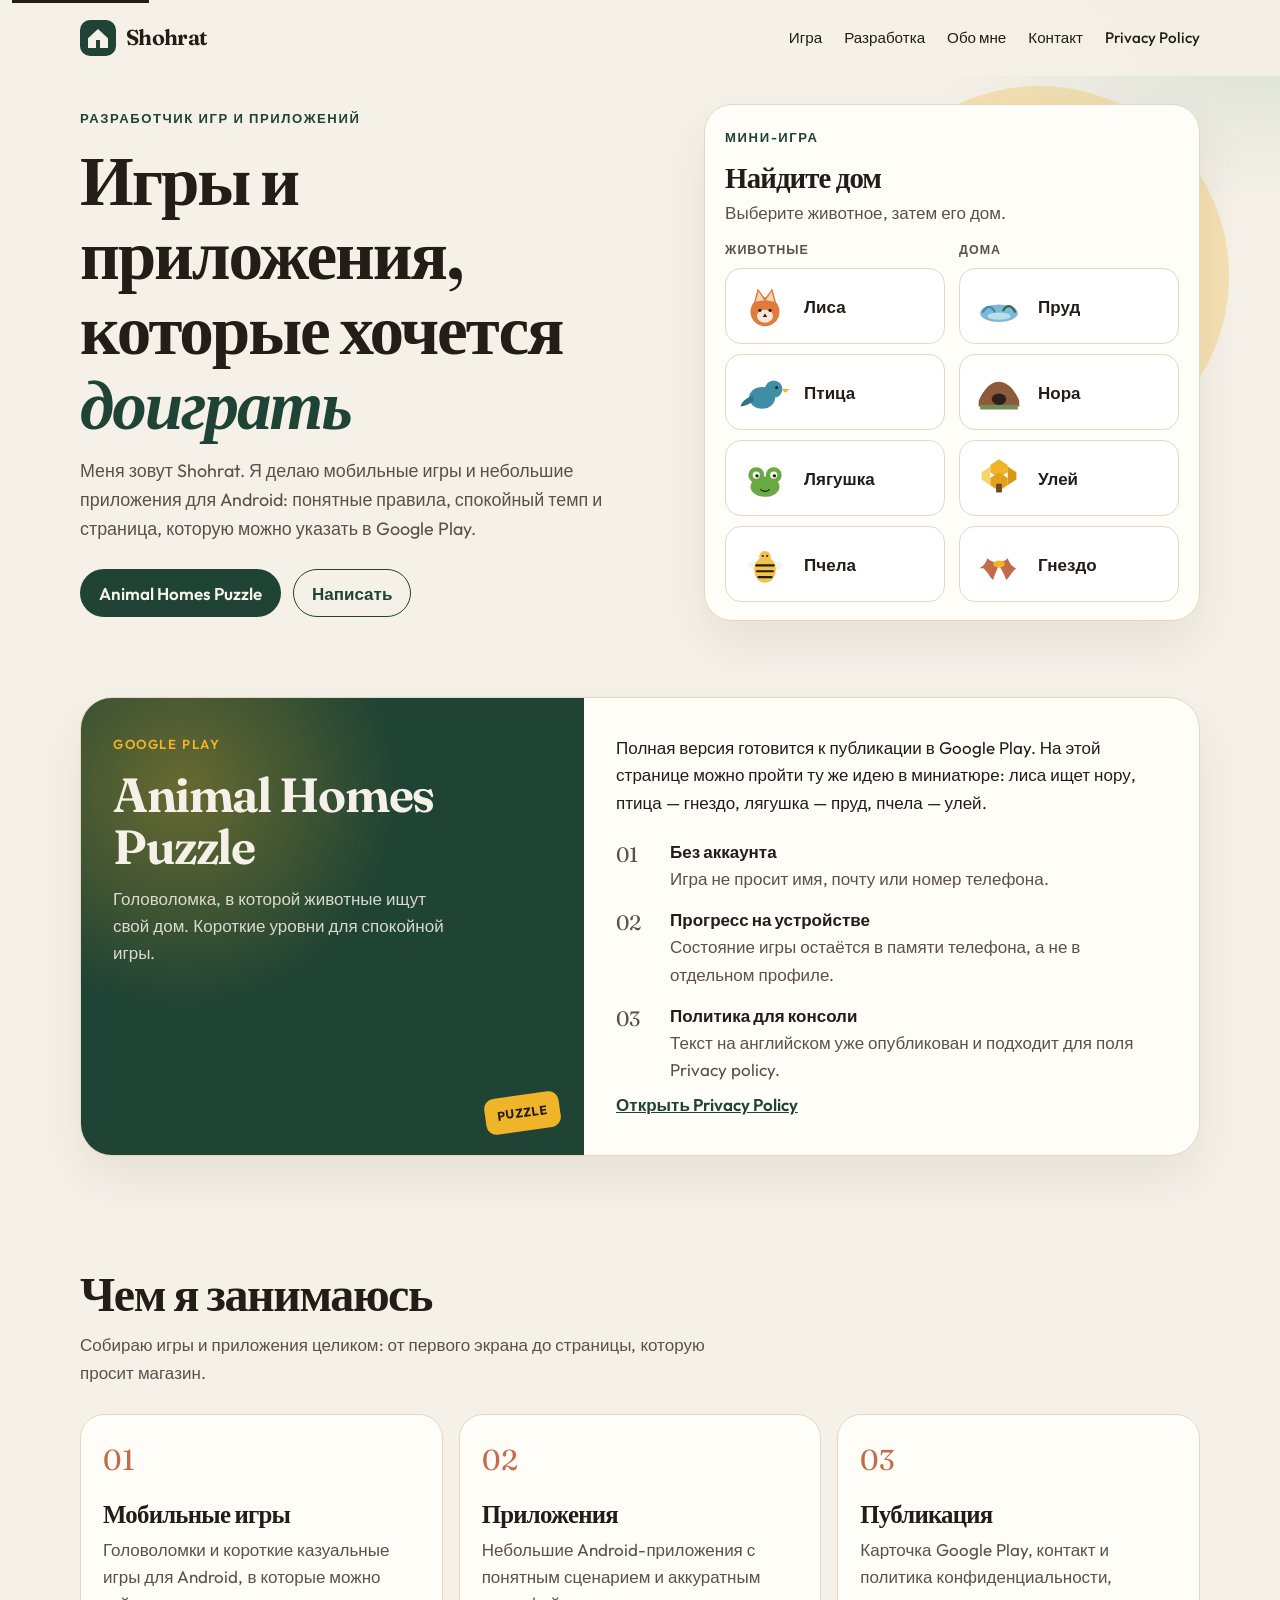
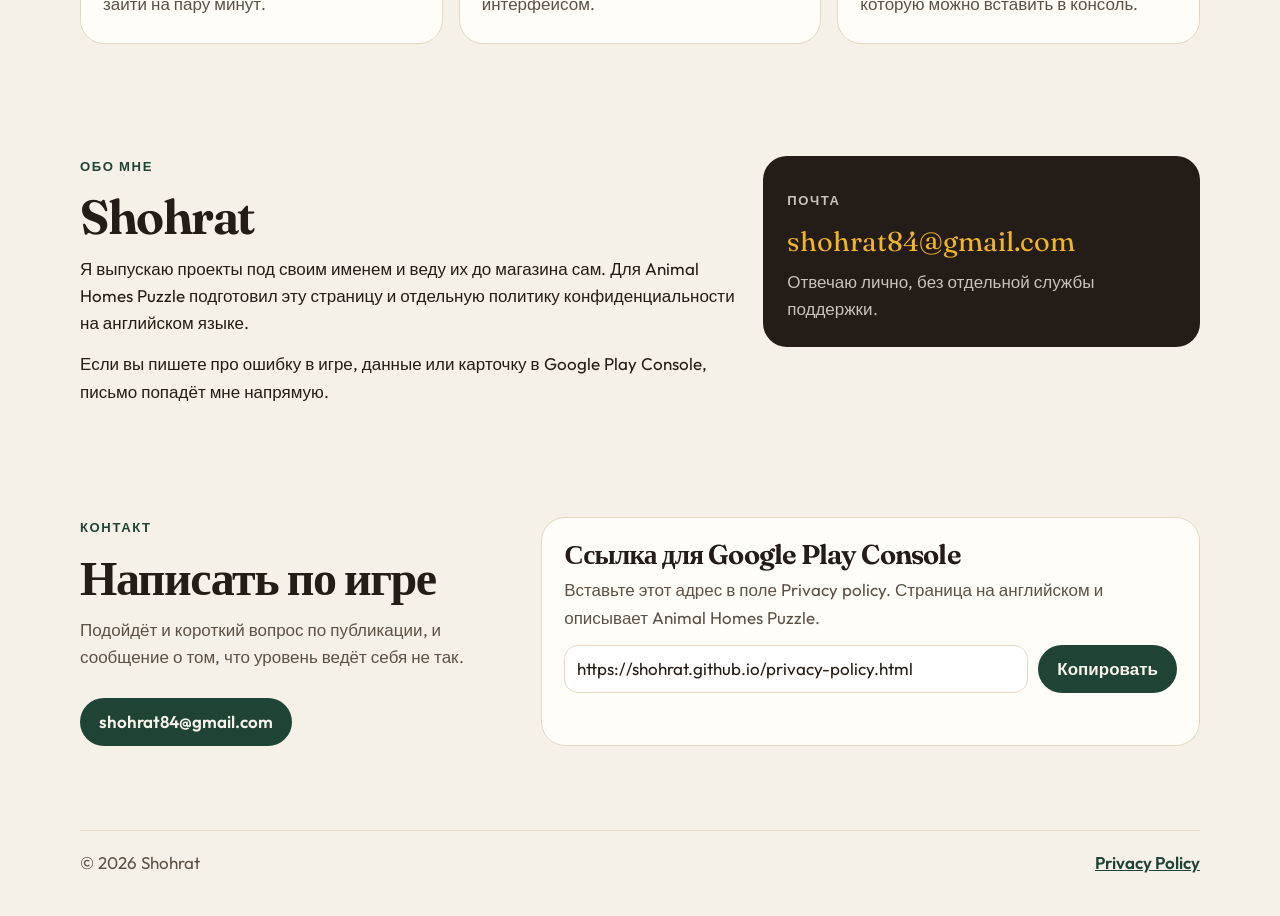
==== index.html @ 5475b6f1 "Add a developer landing page and Play privacy policy. Replace the old cat-food template with a one-p" ====
<!DOCTYPE html>
<html lang="ru">
<head>
  <meta charset="UTF-8">
  <meta name="viewport" content="width=device-width, initial-scale=1">
  <title>Shohrat — игры и приложения</title>
  <meta name="description" content="Shohrat разрабатывает мобильные игры и приложения. Animal Homes Puzzle — головоломка, в которой животные ищут свой дом.">
  <meta name="theme-color" content="#f6f1e8">
  <link rel="canonical" href="https://shohrat.github.io/">
  <link rel="icon" href="favicon.svg" type="image/svg+xml">
  <meta property="og:title" content="Shohrat — игры и приложения">
  <meta property="og:description" content="Мобильные игры и приложения. Animal Homes Puzzle готовится к публикации в Google Play.">
  <meta property="og:type" content="website">
  <meta property="og:url" content="https://shohrat.github.io/">
  <link rel="preconnect" href="https://fonts.googleapis.com">
  <link rel="preconnect" href="https://fonts.gstatic.com" crossorigin>
  <link href="https://fonts.googleapis.com/css2?family=Fraunces:ital,opsz,wght@0,9..144,500;0,9..144,650;1,9..144,560&family=Outfit:wght@400;500;600&display=swap" rel="stylesheet">
  <link rel="stylesheet" href="css/main.css">
</head>
<body>
  <a class="skip-link" href="#content">К содержанию</a>
  <header class="site-header">
    <div class="header-inner">
      <a class="logo" href="#top">
        <svg viewBox="0 0 36 36" aria-hidden="true">
          <rect width="36" height="36" rx="10" fill="#1f4334"/>
          <path d="M8 18.2 18 9l10 9.2V28H8Z" fill="#f6f1e8"/>
          <rect x="16" y="20" width="4" height="8" fill="#1f4334"/>
        </svg>
        <span class="logo-word">Shohrat</span>
      </a>
      <button class="nav-toggle" type="button" aria-expanded="false" aria-controls="site-nav" aria-label="Меню" data-label-open="Закрыть меню" data-label-closed="Меню">
        <span aria-hidden="true"></span>
      </button>
      <nav id="site-nav" class="site-nav" aria-label="Разделы">
        <a href="#game">Игра</a>
        <a href="#work">Разработка</a>
        <a href="#about">Обо мне</a>
        <a href="#contact">Контакт</a>
        <a href="privacy-policy.html">Privacy Policy</a>
      </nav>
    </div>
  </header>

  <main id="content">
    <section class="hero" id="top">
      <div class="wrap hero-grid">
        <div>
          <p class="eyebrow">Разработчик игр и приложений</p>
          <h1>Игры и приложения, которые хочется <em>доиграть</em></h1>
          <p class="lede">Меня зовут Shohrat. Я делаю мобильные игры и небольшие приложения для Android: понятные правила, спокойный темп и страница, которую можно указать в Google Play.</p>
          <div class="actions">
            <a class="button button-primary" href="#game">Animal Homes Puzzle</a>
            <a class="button button-ghost" href="#contact">Написать</a>
          </div>
        </div>

        <div class="board" id="home-puzzle">
          <p class="eyebrow">Мини-игра</p>
          <h2>Найдите дом</h2>
          <p class="board-status" id="puzzle-status" role="status">Выберите животное, затем его дом.</p>
          <div class="board-columns">
            <div>
              <p class="column-label">Животные</p>
              <div class="token-list">
                <button type="button" class="token" data-role="animal" data-pair="fox" aria-pressed="false">
                  <span class="token-art">
                    <svg viewBox="0 0 80 80" aria-hidden="true">
                      <circle cx="40" cy="48" r="20" fill="#e07a3d"/>
                      <path d="M24 38 30 16l12 16Z" fill="#e07a3d"/>
                      <path d="M56 38 50 16 38 32Z" fill="#e07a3d"/>
                      <path d="M27 34 31 20l8 12Z" fill="#f6d2b5"/>
                      <path d="M53 34 49 20l-8 12Z" fill="#f6d2b5"/>
                      <ellipse cx="40" cy="54" rx="11" ry="9" fill="#f8e6d8"/>
                      <circle cx="33" cy="46" r="2.2" fill="#241c16"/>
                      <circle cx="47" cy="46" r="2.2" fill="#241c16"/>
                      <path d="M40 50.5 37 55h6Z" fill="#241c16"/>
                    </svg>
                  </span>
                  <span class="token-copy"><span class="token-label">Лиса</span><span class="token-state"></span></span>
                </button>
                <button type="button" class="token" data-role="animal" data-pair="bird" aria-pressed="false">
                  <span class="token-art">
                    <svg viewBox="0 0 80 80" aria-hidden="true">
                      <ellipse cx="36" cy="48" rx="18" ry="15" fill="#3d8ea6"/>
                      <circle cx="52" cy="36" r="12" fill="#3d8ea6"/>
                      <path d="M62 36h12l-6 5Z" fill="#f0b429"/>
                      <circle cx="56" cy="34" r="2" fill="#241c16"/>
                      <path d="M24 46c-10 1-16 8-18 14 8-1 14-4 18-8Z" fill="#2c7390"/>
                    </svg>
                  </span>
                  <span class="token-copy"><span class="token-label">Птица</span><span class="token-state"></span></span>
                </button>
                <button type="button" class="token" data-role="animal" data-pair="frog" aria-pressed="false">
                  <span class="token-art">
                    <svg viewBox="0 0 80 80" aria-hidden="true">
                      <ellipse cx="40" cy="52" rx="20" ry="14" fill="#6aaa45"/>
                      <circle cx="28" cy="36" r="11" fill="#6aaa45"/>
                      <circle cx="52" cy="36" r="11" fill="#6aaa45"/>
                      <circle cx="28" cy="36" r="5" fill="#f4f7ef"/>
                      <circle cx="52" cy="36" r="5" fill="#f4f7ef"/>
                      <circle cx="29" cy="37" r="2.3" fill="#241c16"/>
                      <circle cx="53" cy="37" r="2.3" fill="#241c16"/>
                      <path d="M34 56q6 5 12 0" fill="none" stroke="#241c16" stroke-width="1.7" stroke-linecap="round"/>
                    </svg>
                  </span>
                  <span class="token-copy"><span class="token-label">Лягушка</span><span class="token-state"></span></span>
                </button>
                <button type="button" class="token" data-role="animal" data-pair="bee" aria-pressed="false">
                  <span class="token-art">
                    <svg viewBox="0 0 80 80" aria-hidden="true">
                      <ellipse cx="26" cy="42" rx="10" ry="6" fill="#f7f4ea"/>
                      <ellipse cx="54" cy="42" rx="10" ry="6" fill="#f7f4ea"/>
                      <ellipse cx="40" cy="48" rx="15" ry="18" fill="#f2c14e"/>
                      <path d="M28 42h24M29 50h22M31 58h18" stroke="#241c16" stroke-width="3" stroke-linecap="round"/>
                      <circle cx="40" cy="30" r="8" fill="#f2c14e"/>
                      <circle cx="37" cy="29" r="1.4" fill="#241c16"/>
                      <circle cx="43" cy="29" r="1.4" fill="#241c16"/>
                    </svg>
                  </span>
                  <span class="token-copy"><span class="token-label">Пчела</span><span class="token-state"></span></span>
                </button>
              </div>
            </div>
            <div>
              <p class="column-label">Дома</p>
              <div class="token-list" data-homes>
                <button type="button" class="token" data-role="home" data-pair="bee">
                  <span class="token-art">
                    <svg viewBox="0 0 80 80" aria-hidden="true">
                      <path d="M40 14 52 22v10L40 40 28 32V22Z" fill="#f0b429"/>
                      <path d="M40 32 52 40v10L40 58 28 50V40Z" fill="#e2a31a"/>
                      <path d="M28 24 16 32v10l12 8V34Z" fill="#f6d36b"/>
                      <path d="M52 24l12 8v10l-12 8V34Z" fill="#d89a16"/>
                      <rect x="36" y="48" width="8" height="12" rx="1" fill="#6a4a22"/>
                    </svg>
                  </span>
                  <span class="token-copy"><span class="token-label">Улей</span><span class="token-state"></span></span>
                </button>
                <button type="button" class="token" data-role="home" data-pair="frog">
                  <span class="token-art">
                    <svg viewBox="0 0 80 80" aria-hidden="true">
                      <ellipse cx="40" cy="50" rx="26" ry="12" fill="#7eb8d4"/>
                      <path d="M18 48c6-10 12-8 16 0" fill="none" stroke="#3d8ea6" stroke-width="3" stroke-linecap="round"/>
                      <path d="M46 46c5-9 12-7 16 2" fill="none" stroke="#2f6b4f" stroke-width="3" stroke-linecap="round"/>
                      <ellipse cx="40" cy="54" rx="16" ry="5" fill="#d5eef6" opacity="0.7"/>
                    </svg>
                  </span>
                  <span class="token-copy"><span class="token-label">Пруд</span><span class="token-state"></span></span>
                </button>
                <button type="button" class="token" data-role="home" data-pair="fox">
                  <span class="token-art">
                    <svg viewBox="0 0 80 80" aria-hidden="true">
                      <path d="M12 52c8-18 18-26 28-26s20 8 28 26v8H12Z" fill="#8d5a3c"/>
                      <ellipse cx="40" cy="50" rx="10" ry="8" fill="#2a211c"/>
                      <path d="M14 58h52v6H14Z" fill="#6e8f55"/>
                    </svg>
                  </span>
                  <span class="token-copy"><span class="token-label">Нора</span><span class="token-state"></span></span>
                </button>
                <button type="button" class="token" data-role="home" data-pair="bird">
                  <span class="token-art">
                    <svg viewBox="0 0 80 80" aria-hidden="true">
                      <path d="M18 46c6 4 10 14 14 16 2-8 6-16 8-20 4 6 8 14 10 20 4-2 8-12 14-16-6-2-10-8-12-14-4 4-10 6-14 6s-10-2-14-6c-2 6-6 12-12 14Z" fill="#c46b4a"/>
                      <ellipse cx="40" cy="40" rx="8" ry="5" fill="#f0b429"/>
                    </svg>
                  </span>
                  <span class="token-copy"><span class="token-label">Гнездо</span><span class="token-state"></span></span>
                </button>
              </div>
            </div>
          </div>
          <button type="button" class="board-reset" id="puzzle-reset" hidden>Сыграть ещё раз</button>
          <noscript><p>Сопоставление работает при включённом JavaScript.</p></noscript>
        </div>
      </div>
    </section>

    <section class="section" id="game">
      <div class="wrap">
        <article class="game-card">
          <div class="game-card-visual">
            <p class="eyebrow">Google Play</p>
            <h2>Animal Homes Puzzle</h2>
            <p>Головоломка, в которой животные ищут свой дом. Короткие уровни для спокойной игры.</p>
            <div class="sticker">Puzzle</div>
          </div>
          <div class="game-card-body">
            <p>Полная версия готовится к публикации в Google Play. На этой странице можно пройти ту же идею в миниатюре: лиса ищет нору, птица — гнездо, лягушка — пруд, пчела — улей.</p>
            <ul class="facts">
              <li>
                <span class="fact-index">01</span>
                <div><strong>Без аккаунта</strong><span>Игра не просит имя, почту или номер телефона.</span></div>
              </li>
              <li>
                <span class="fact-index">02</span>
                <div><strong>Прогресс на устройстве</strong><span>Состояние игры остаётся в памяти телефона, а не в отдельном профиле.</span></div>
              </li>
              <li>
                <span class="fact-index">03</span>
                <div><strong>Политика для консоли</strong><span>Текст на английском уже опубликован и подходит для поля Privacy policy.</span></div>
              </li>
            </ul>
            <p><a class="text-link" href="privacy-policy.html">Открыть Privacy Policy</a></p>
          </div>
        </article>
      </div>
    </section>

    <section class="section" id="work">
      <div class="wrap">
        <h2>Чем я занимаюсь</h2>
        <p class="section-intro">Собираю игры и приложения целиком: от первого экрана до страницы, которую просит магазин.</p>
        <div class="card-grid">
          <article class="work-card">
            <span>01</span>
            <h3>Мобильные игры</h3>
            <p>Головоломки и короткие казуальные игры для Android, в которые можно зайти на пару минут.</p>
          </article>
          <article class="work-card">
            <span>02</span>
            <h3>Приложения</h3>
            <p>Небольшие Android-приложения с понятным сценарием и аккуратным интерфейсом.</p>
          </article>
          <article class="work-card">
            <span>03</span>
            <h3>Публикация</h3>
            <p>Карточка Google Play, контакт и политика конфиденциальности, которую можно вставить в консоль.</p>
          </article>
        </div>
      </div>
    </section>

    <section class="section" id="about">
      <div class="wrap about-panel">
        <div>
          <p class="eyebrow">Обо мне</p>
          <h2>Shohrat</h2>
          <p>Я выпускаю проекты под своим именем и веду их до магазина сам. Для Animal Homes Puzzle подготовил эту страницу и отдельную политику конфиденциальности на английском языке.</p>
          <p>Если вы пишете про ошибку в игре, данные или карточку в Google Play Console, письмо попадёт мне напрямую.</p>
        </div>
        <aside class="mail-card">
          <p class="eyebrow">Почта</p>
          <a href="mailto:shohrat84@gmail.com">shohrat84@gmail.com</a>
          <p>Отвечаю лично, без отдельной службы поддержки.</p>
        </aside>
      </div>
    </section>

    <section class="section" id="contact">
      <div class="wrap contact-grid">
        <div>
          <p class="eyebrow">Контакт</p>
          <h2>Написать по игре</h2>
          <p class="section-intro">Подойдёт и короткий вопрос по публикации, и сообщение о том, что уровень ведёт себя не так.</p>
          <a class="button button-primary" href="mailto:shohrat84@gmail.com">shohrat84@gmail.com</a>
        </div>
        <div class="policy-box">
          <h3>Ссылка для Google Play Console</h3>
          <p>Вставьте этот адрес в поле Privacy policy. Страница на английском и описывает Animal Homes Puzzle.</p>
          <div class="url-row">
            <input id="policy-url" type="text" readonly value="https://shohrat.github.io/privacy-policy.html" aria-label="Адрес политики конфиденциальности">
            <button class="button button-primary" type="button" data-copy="https://shohrat.github.io/privacy-policy.html">Копировать</button>
          </div>
        </div>
      </div>
    </section>
  </main>

  <footer class="site-footer">
    <div class="wrap footer-inner">
      <p>© 2026 Shohrat</p>
      <a href="privacy-policy.html">Privacy Policy</a>
    </div>
  </footer>
  <script src="js/custom.js"></script>
</body>
</html>
---- css/main.css ----
:root {
  --paper: #f6f1e8;
  --ink: #241c16;
  --ink-soft: #5c5146;
  --moss: #1f4334;
  --moss-deep: #173328;
  --honey: #f0b429;
  --clay: #c46b4a;
  --line: #e4d8c4;
  --card: #fffdf8;
  --ok: #e7f3ea;
  --shadow: 0 22px 50px rgba(55, 36, 18, 0.08);
  --header: 76px;
}

*,
*::before,
*::after {
  box-sizing: border-box;
}

html {
  scroll-behavior: smooth;
}

body {
  margin: 0;
  color: var(--ink);
  background:
    radial-gradient(900px 420px at 0% -10%, rgba(240, 180, 41, 0.28), transparent 60%),
    radial-gradient(700px 380px at 100% 0%, rgba(47, 125, 96, 0.16), transparent 55%),
    var(--paper);
  font-family: "Outfit", "Avenir Next", "Segoe UI", sans-serif;
  font-size: 1.0625rem;
  line-height: 1.6;
}

img,
svg {
  max-width: 100%;
}

a {
  color: inherit;
}

h1,
h2,
h3,
.logo-word {
  font-family: "Fraunces", "Iowan Old Style", Palatino, Georgia, serif;
  font-weight: 650;
  letter-spacing: -0.03em;
  line-height: 1.08;
}

p {
  margin: 0;
}

button,
input {
  font: inherit;
}

.wrap {
  width: min(1120px, calc(100% - 40px));
  margin-inline: auto;
}

.skip-link {
  position: absolute;
  left: 12px;
  top: -40px;
  background: var(--ink);
  color: white;
  padding: 8px 12px;
  z-index: 40;
}

.skip-link:focus {
  top: 12px;
}

:focus-visible {
  outline: 3px solid var(--honey);
  outline-offset: 3px;
}

.site-header {
  position: sticky;
  top: 0;
  z-index: 30;
  height: var(--header);
  display: flex;
  align-items: center;
  background: rgba(246, 241, 232, 0.88);
  backdrop-filter: blur(14px);
}

.site-header.is-scrolled {
  box-shadow: 0 1px 0 rgba(36, 28, 22, 0.08);
}

.header-inner {
  display: flex;
  align-items: center;
  justify-content: space-between;
  gap: 20px;
  width: min(1120px, calc(100% - 40px));
  margin-inline: auto;
}

.logo {
  display: inline-flex;
  align-items: center;
  gap: 10px;
  text-decoration: none;
  color: var(--ink);
}

.logo svg {
  width: 36px;
  height: 36px;
  flex: none;
}

.logo-word {
  font-size: 1.35rem;
}

.site-nav {
  display: flex;
  align-items: center;
  gap: 22px;
}

.site-nav a {
  text-decoration: none;
  color: var(--ink);
  font-size: 0.95rem;
  font-weight: 500;
}

.site-nav a[aria-current="page"] {
  color: var(--moss);
  box-shadow: inset 0 -2px 0 var(--honey);
}

.nav-toggle {
  display: none;
  width: 46px;
  height: 46px;
  border-radius: 14px;
  border: 1px solid var(--line);
  background: var(--card);
  padding: 0;
  cursor: pointer;
}

.nav-toggle span,
.nav-toggle span::before,
.nav-toggle span::after {
  display: block;
  width: 18px;
  height: 2px;
  background: var(--ink);
  position: relative;
  margin: 0 auto;
}

.nav-toggle span::before,
.nav-toggle span::after {
  content: "";
  position: absolute;
  left: 0;
}

.nav-toggle span::before {
  top: -6px;
}

.nav-toggle span::after {
  top: 6px;
}

.hero {
  position: relative;
  isolation: isolate;
  padding: 28px 0 20px;
}

.hero::before {
  content: "";
  position: absolute;
  width: 380px;
  height: 380px;
  right: 4%;
  top: 10px;
  border-radius: 50%;
  background: rgba(240, 180, 41, 0.28);
  z-index: -1;
}

.hero-grid {
  display: grid;
  grid-template-columns: minmax(0, 1.08fr) minmax(280px, 0.92fr);
  gap: 42px;
  align-items: center;
}

.eyebrow {
  margin: 0 0 14px;
  color: var(--moss);
  font-size: 0.82rem;
  font-weight: 600;
  letter-spacing: 0.12em;
  text-transform: uppercase;
}

.hero h1 {
  margin: 0 0 16px;
  font-size: clamp(2.5rem, 5.4vw, 4.5rem);
  max-width: 11em;
}

.hero h1 em {
  font-style: italic;
  font-weight: 560;
  color: var(--moss);
}

.lede {
  max-width: 38rem;
  color: var(--ink-soft);
  font-size: 1.12rem;
}

.actions {
  display: flex;
  flex-wrap: wrap;
  gap: 12px;
  margin-top: 26px;
}

.button {
  display: inline-flex;
  align-items: center;
  justify-content: center;
  min-height: 48px;
  padding: 0 18px;
  border-radius: 999px;
  border: 1.5px solid transparent;
  text-decoration: none;
  font-weight: 600;
  cursor: pointer;
  background: transparent;
  color: var(--ink);
}

.button-primary {
  background: var(--moss);
  color: #f7f3ea;
}

.button-primary:hover {
  background: var(--moss-deep);
}

.button-ghost {
  border-color: var(--moss);
  color: var(--moss);
}

.button-ghost:hover {
  background: rgba(31, 67, 52, 0.06);
}

.board {
  background: var(--card);
  border: 1px solid var(--line);
  border-radius: 28px;
  box-shadow: var(--shadow);
  padding: 22px 20px 18px;
}

.board h2 {
  margin: 0 0 6px;
  font-size: 1.8rem;
}

.board-status {
  min-height: 1.6em;
  color: var(--ink-soft);
  margin-bottom: 14px;
}

.board-columns {
  display: grid;
  grid-template-columns: 1fr 1fr;
  gap: 14px;
}

.column-label {
  margin: 0 0 8px;
  font-size: 0.78rem;
  font-weight: 600;
  letter-spacing: 0.08em;
  text-transform: uppercase;
  color: var(--ink-soft);
}

.token-list {
  display: grid;
  gap: 10px;
}

.token {
  display: flex;
  align-items: center;
  gap: 10px;
  width: 100%;
  text-align: left;
  border: 1.5px solid var(--line);
  background: #fff;
  border-radius: 16px;
  padding: 8px 10px;
  cursor: pointer;
  color: var(--ink);
}

.token:hover:not(:disabled) {
  border-color: #c9b89a;
}

.token-art {
  width: 58px;
  height: 58px;
  flex: none;
  display: grid;
  place-items: center;
}

.token-art svg {
  width: 58px;
  height: 58px;
}

.token-copy {
  display: flex;
  flex-direction: column;
  min-width: 0;
}

.token-label {
  font-weight: 600;
}

.token-state {
  color: var(--moss);
  font-size: 0.78rem;
  font-weight: 600;
}

.token-state:empty {
  display: none;
}

.token.is-selected {
  border-color: var(--moss);
  box-shadow: 0 0 0 3px rgba(31, 67, 52, 0.16);
}

.token.is-matched {
  background: var(--ok);
  border-color: #8fb59a;
  cursor: default;
}

.token.is-wrong {
  border-color: var(--clay);
  animation: shake 0.4s ease;
}

.board-reset {
  margin-top: 12px;
  border: 0;
  background: transparent;
  color: var(--moss);
  font-weight: 600;
  cursor: pointer;
  padding: 8px 0;
  text-decoration: underline;
  text-underline-offset: 3px;
}

@keyframes shake {
  0%,
  100% { transform: translateX(0); }
  25% { transform: translateX(-4px); }
  75% { transform: translateX(4px); }
}

.section {
  padding: 56px 0;
}

.section h2 {
  margin: 0 0 12px;
  font-size: clamp(2rem, 4vw, 3rem);
}

.section-intro {
  max-width: 40rem;
  color: var(--ink-soft);
  margin-bottom: 28px;
}

.game-card {
  display: grid;
  grid-template-columns: 0.9fr 1.1fr;
  border-radius: 32px;
  overflow: hidden;
  border: 1px solid var(--line);
  background: var(--card);
  box-shadow: var(--shadow);
}

.game-card-visual {
  background:
    radial-gradient(circle at 20% 20%, rgba(240, 180, 41, 0.35), transparent 40%),
    var(--moss);
  color: #f6f1e8;
  padding: 36px 32px;
  position: relative;
}

.game-card-visual .eyebrow {
  color: var(--honey);
}

.game-card-visual h2 {
  color: #f6f1e8;
  max-width: 8em;
}

.game-card-visual p {
  max-width: 22rem;
  color: rgba(246, 241, 232, 0.86);
}

.sticker {
  position: absolute;
  right: 24px;
  bottom: 24px;
  transform: rotate(-8deg);
  background: var(--honey);
  color: var(--ink);
  font-weight: 700;
  padding: 8px 12px;
  border-radius: 10px;
  letter-spacing: 0.04em;
  text-transform: uppercase;
  font-size: 0.78rem;
}

.game-card-body {
  padding: 36px 32px;
}

.facts {
  display: grid;
  gap: 14px;
  margin: 22px 0 8px;
  padding: 0;
  list-style: none;
}

.facts li {
  display: grid;
  grid-template-columns: 42px 1fr;
  gap: 12px;
  align-items: start;
}

.fact-index {
  font-family: "Fraunces", Georgia, serif;
  color: var(--clay);
  font-size: 1.3rem;
}

.facts strong {
  display: block;
}

.facts span {
  color: var(--ink-soft);
}

.text-link {
  color: var(--moss);
  font-weight: 600;
}

.card-grid {
  display: grid;
  grid-template-columns: repeat(3, 1fr);
  gap: 16px;
}

.work-card {
  background: var(--card);
  border: 1px solid var(--line);
  border-radius: 24px;
  padding: 22px 22px 26px;
  min-height: 220px;
}

.work-card span {
  display: block;
  font-family: "Fraunces", Georgia, serif;
  font-size: 1.8rem;
  color: var(--clay);
  margin-bottom: 18px;
}

.work-card h3 {
  margin: 0 0 8px;
  font-size: 1.55rem;
}

.work-card p {
  color: var(--ink-soft);
}

.about-panel {
  display: grid;
  grid-template-columns: 1.2fr 0.8fr;
  gap: 28px;
  align-items: start;
}

.about-panel p + p {
  margin-top: 14px;
}

.mail-card {
  background: var(--ink);
  color: #f6f1e8;
  border-radius: 24px;
  padding: 24px;
}

.mail-card a {
  color: var(--honey);
  font-family: "Fraunces", Georgia, serif;
  font-size: 1.7rem;
  text-decoration: none;
  line-height: 1.2;
  overflow-wrap: anywhere;
}

.mail-card p {
  margin-top: 10px;
  color: rgba(246, 241, 232, 0.78);
}

.contact-grid {
  display: grid;
  grid-template-columns: 0.8fr 1.2fr;
  gap: 22px;
}

.policy-box {
  background: var(--card);
  border: 1px solid var(--line);
  border-radius: 24px;
  padding: 22px;
}

.policy-box p {
  color: var(--ink-soft);
  margin-bottom: 14px;
}

.url-row {
  display: flex;
  gap: 10px;
  align-items: center;
}

.url-row input {
  flex: 1;
  min-width: 0;
  height: 48px;
  border-radius: 14px;
  border: 1px solid var(--line);
  background: #fff;
  padding: 0 12px;
  color: var(--ink);
}

.site-footer {
  padding: 28px 0 40px;
  color: var(--ink-soft);
}

.footer-inner {
  display: flex;
  justify-content: space-between;
  gap: 16px;
  border-top: 1px solid var(--line);
  padding-top: 18px;
}

.site-footer a {
  color: var(--moss);
  font-weight: 600;
}

.policy-page {
  padding: 20px 0 72px;
}

.policy-layout {
  display: grid;
  grid-template-columns: 210px minmax(0, 1fr);
  gap: 40px;
  align-items: start;
}

.policy-toc {
  position: sticky;
  top: 96px;
  display: grid;
  gap: 8px;
  font-size: 0.92rem;
}

.policy-toc a {
  color: var(--ink-soft);
  text-decoration: none;
}

.policy-toc a:hover {
  color: var(--moss);
}

.policy h1 {
  margin: 0 0 8px;
  font-size: clamp(2.3rem, 4vw, 3.8rem);
}

.policy .updated {
  color: var(--ink-soft);
  margin-bottom: 18px;
}

.summary {
  background: var(--card);
  border: 1px solid var(--line);
  border-radius: 22px;
  padding: 8px 22px 18px;
  margin: 18px 0 8px;
}

.summary li,
.policy li {
  margin: 8px 0;
}

.policy h2 {
  margin: 2rem 0 0.6rem;
  font-size: 1.7rem;
  scroll-margin-top: 96px;
}

.policy h3,
.policy-box h3 {
  margin: 1.35rem 0 0.45rem;
  font-size: 1.35rem;
}

.policy-box h3 {
  margin-top: 0;
  font-size: 1.7rem;
}

caption {
  caption-side: top;
  text-align: left;
  font-weight: 600;
  padding: 14px 14px 4px;
}

.policy a {
  color: var(--moss);
  overflow-wrap: anywhere;
}

.policy p,
.policy li {
  max-width: 70ch;
}

.table-wrap {
  overflow-x: auto;
  margin: 16px 0 8px;
  border: 1px solid var(--line);
  border-radius: 16px;
  background: var(--card);
}

table {
  width: 100%;
  border-collapse: collapse;
  min-width: 640px;
}

th,
td {
  text-align: left;
  padding: 12px 14px;
  border-bottom: 1px solid var(--line);
  vertical-align: top;
}

th {
  font-size: 0.78rem;
  letter-spacing: 0.06em;
  text-transform: uppercase;
  color: var(--ink-soft);
}

tr:last-child td {
  border-bottom: 0;
}

@media (max-width: 980px) {
  .hero-grid,
  .game-card,
  .about-panel,
  .contact-grid,
  .policy-layout {
    grid-template-columns: 1fr;
  }

  .policy-toc {
    position: static;
    grid-template-columns: 1fr 1fr;
  }

  .sticker {
    position: static;
    display: inline-block;
    margin-top: 18px;
  }
}

@media (max-width: 800px) {
  .card-grid {
    grid-template-columns: 1fr;
  }

  .nav-toggle {
    display: inline-flex;
    align-items: center;
    justify-content: center;
  }

  .site-nav {
    display: none;
    position: absolute;
    top: calc(var(--header) - 8px);
    right: 20px;
    left: 20px;
    flex-direction: column;
    align-items: flex-start;
    gap: 4px;
    padding: 12px;
    background: var(--card);
    border: 1px solid var(--line);
    border-radius: 18px;
    box-shadow: var(--shadow);
  }

  .site-nav.is-open {
    display: flex;
  }

  .site-nav a {
    width: 100%;
    padding: 10px 8px;
  }

  .url-row {
    flex-direction: column;
    align-items: stretch;
  }

  .policy-toc {
    grid-template-columns: 1fr;
  }
}

@media (max-width: 560px) {
  .board-columns {
    grid-template-columns: 1fr;
  }

  .footer-inner {
    flex-direction: column;
  }
}

@media (prefers-reduced-motion: reduce) {
  html {
    scroll-behavior: auto;
  }

  .token.is-wrong {
    animation: none;
  }
}

@media print {
  .site-header,
  .policy-toc,
  .site-footer,
  .button {
    display: none;
  }

  body {
    background: white;
  }

  .policy a {
    text-decoration: underline;
  }
}
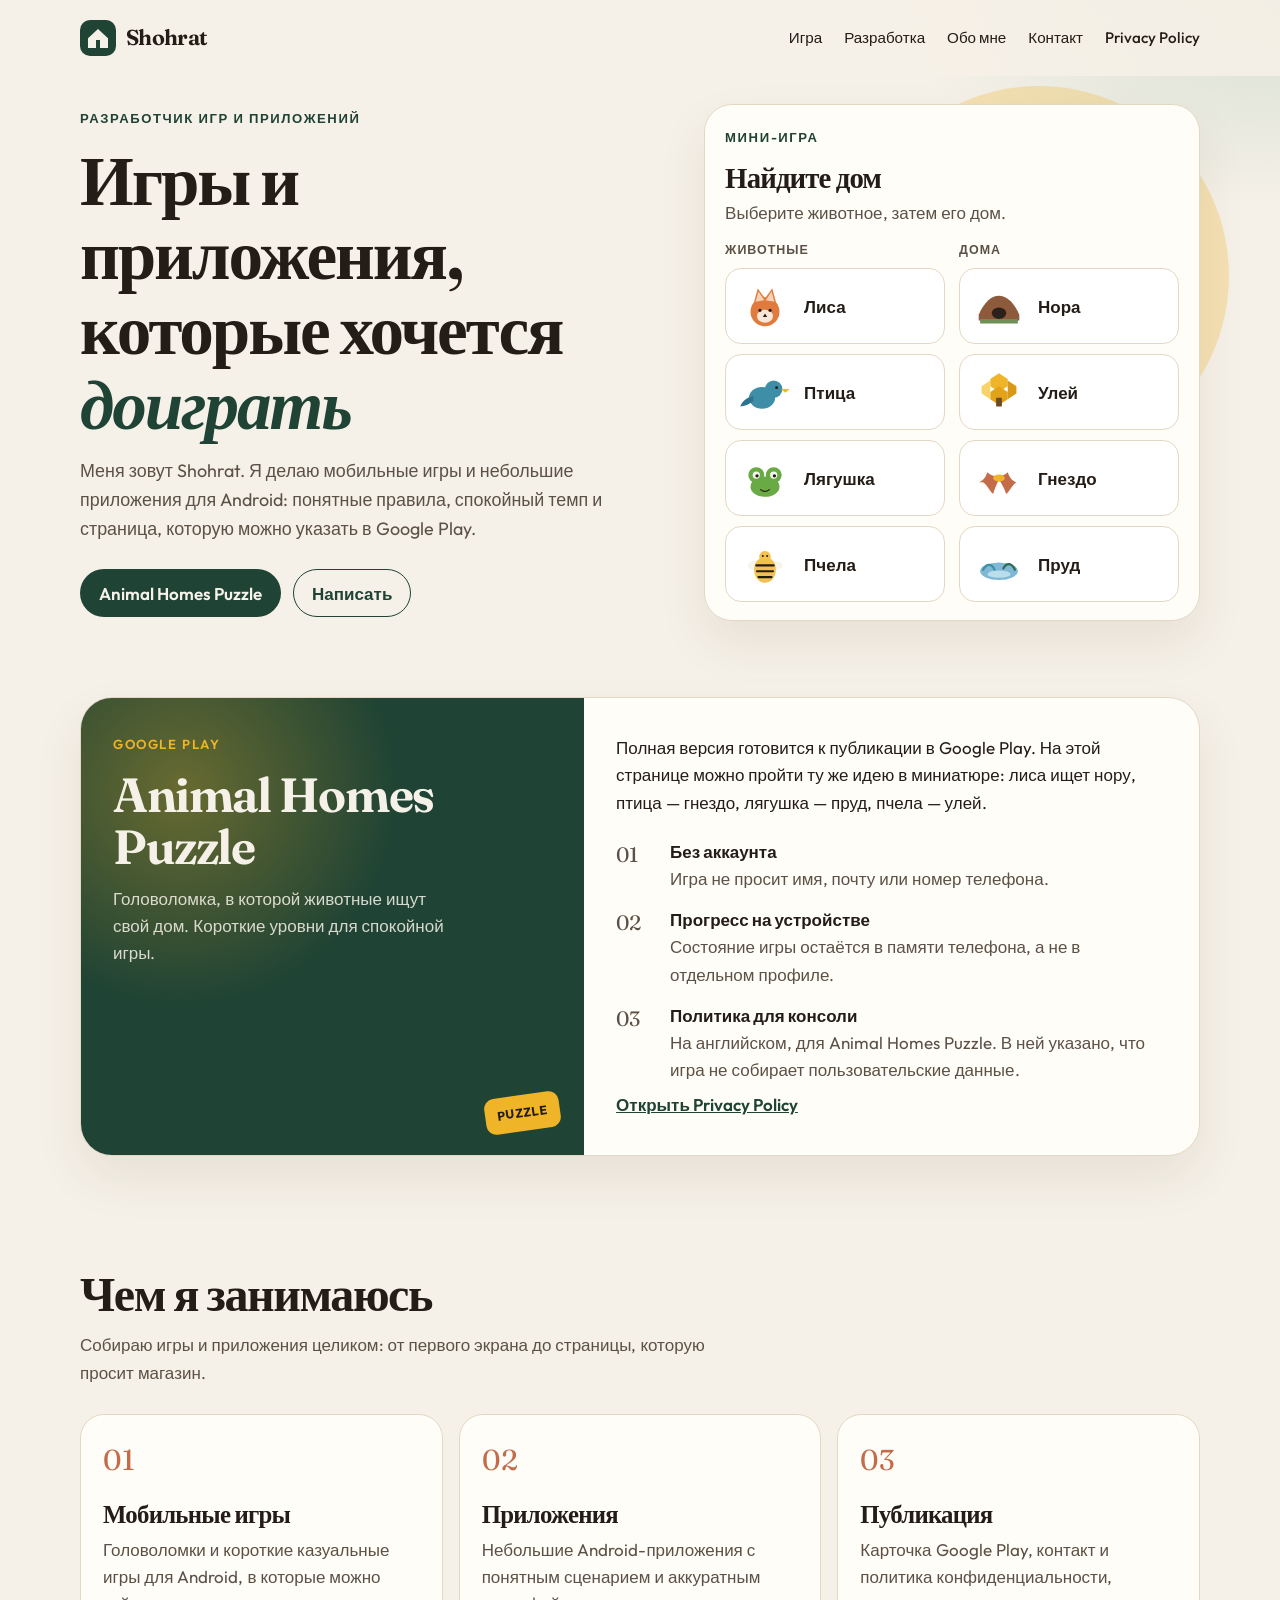
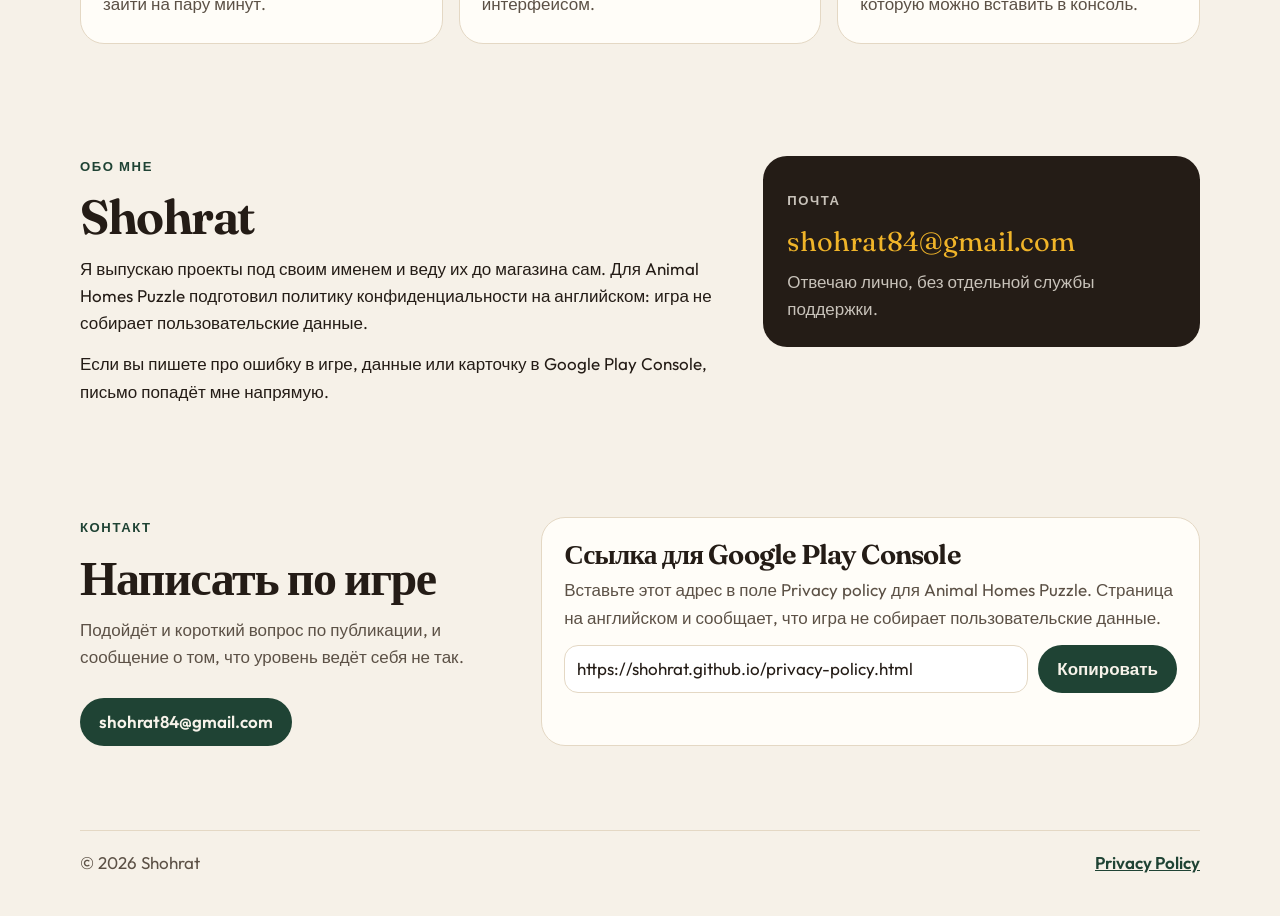
==== commit bad64a01: "Limit the privacy policy to Animal Homes Puzzle. State that the game does not collect, transmit, or " ====
--- a/index.html
+++ b/index.html
@@ -198,7 +198,7 @@
               </li>
               <li>
                 <span class="fact-index">03</span>
-                <div><strong>Политика для консоли</strong><span>Текст на английском уже опубликован и подходит для поля Privacy policy.</span></div>
+                <div><strong>Политика для консоли</strong><span>На английском, для Animal Homes Puzzle. В ней указано, что игра не собирает пользовательские данные.</span></div>
               </li>
             </ul>
             <p><a class="text-link" href="privacy-policy.html">Открыть Privacy Policy</a></p>
@@ -236,7 +236,7 @@
         <div>
           <p class="eyebrow">Обо мне</p>
           <h2>Shohrat</h2>
-          <p>Я выпускаю проекты под своим именем и веду их до магазина сам. Для Animal Homes Puzzle подготовил эту страницу и отдельную политику конфиденциальности на английском языке.</p>
+          <p>Я выпускаю проекты под своим именем и веду их до магазина сам. Для Animal Homes Puzzle подготовил политику конфиденциальности на английском: игра не собирает пользовательские данные.</p>
           <p>Если вы пишете про ошибку в игре, данные или карточку в Google Play Console, письмо попадёт мне напрямую.</p>
         </div>
         <aside class="mail-card">
@@ -257,7 +257,7 @@
         </div>
         <div class="policy-box">
           <h3>Ссылка для Google Play Console</h3>
-          <p>Вставьте этот адрес в поле Privacy policy. Страница на английском и описывает Animal Homes Puzzle.</p>
+          <p>Вставьте этот адрес в поле Privacy policy для Animal Homes Puzzle. Страница на английском и сообщает, что игра не собирает пользовательские данные.</p>
           <div class="url-row">
             <input id="policy-url" type="text" readonly value="https://shohrat.github.io/privacy-policy.html" aria-label="Адрес политики конфиденциальности">
             <button class="button button-primary" type="button" data-copy="https://shohrat.github.io/privacy-policy.html">Копировать</button>
--- a/css/main.css
+++ b/css/main.css
@@ -71,7 +71,8 @@
 .skip-link {
   position: absolute;
   left: 12px;
-  top: -40px;
+  top: 12px;
+  transform: translateY(-150%);
   background: var(--ink);
   color: white;
   padding: 8px 12px;
@@ -79,7 +80,7 @@
 }
 
 .skip-link:focus {
-  top: 12px;
+  transform: none;
 }
 
 :focus-visible {
@@ -660,8 +661,17 @@
   background: var(--card);
   border: 1px solid var(--line);
   border-radius: 22px;
-  padding: 8px 22px 18px;
+  padding: 12px 22px 18px 2rem;
   margin: 18px 0 8px;
+}
+
+.policy ul,
+.policy ol {
+  padding-left: 1.25rem;
+}
+
+.policy .summary {
+  padding-left: 2rem;
 }
 
 .summary li,
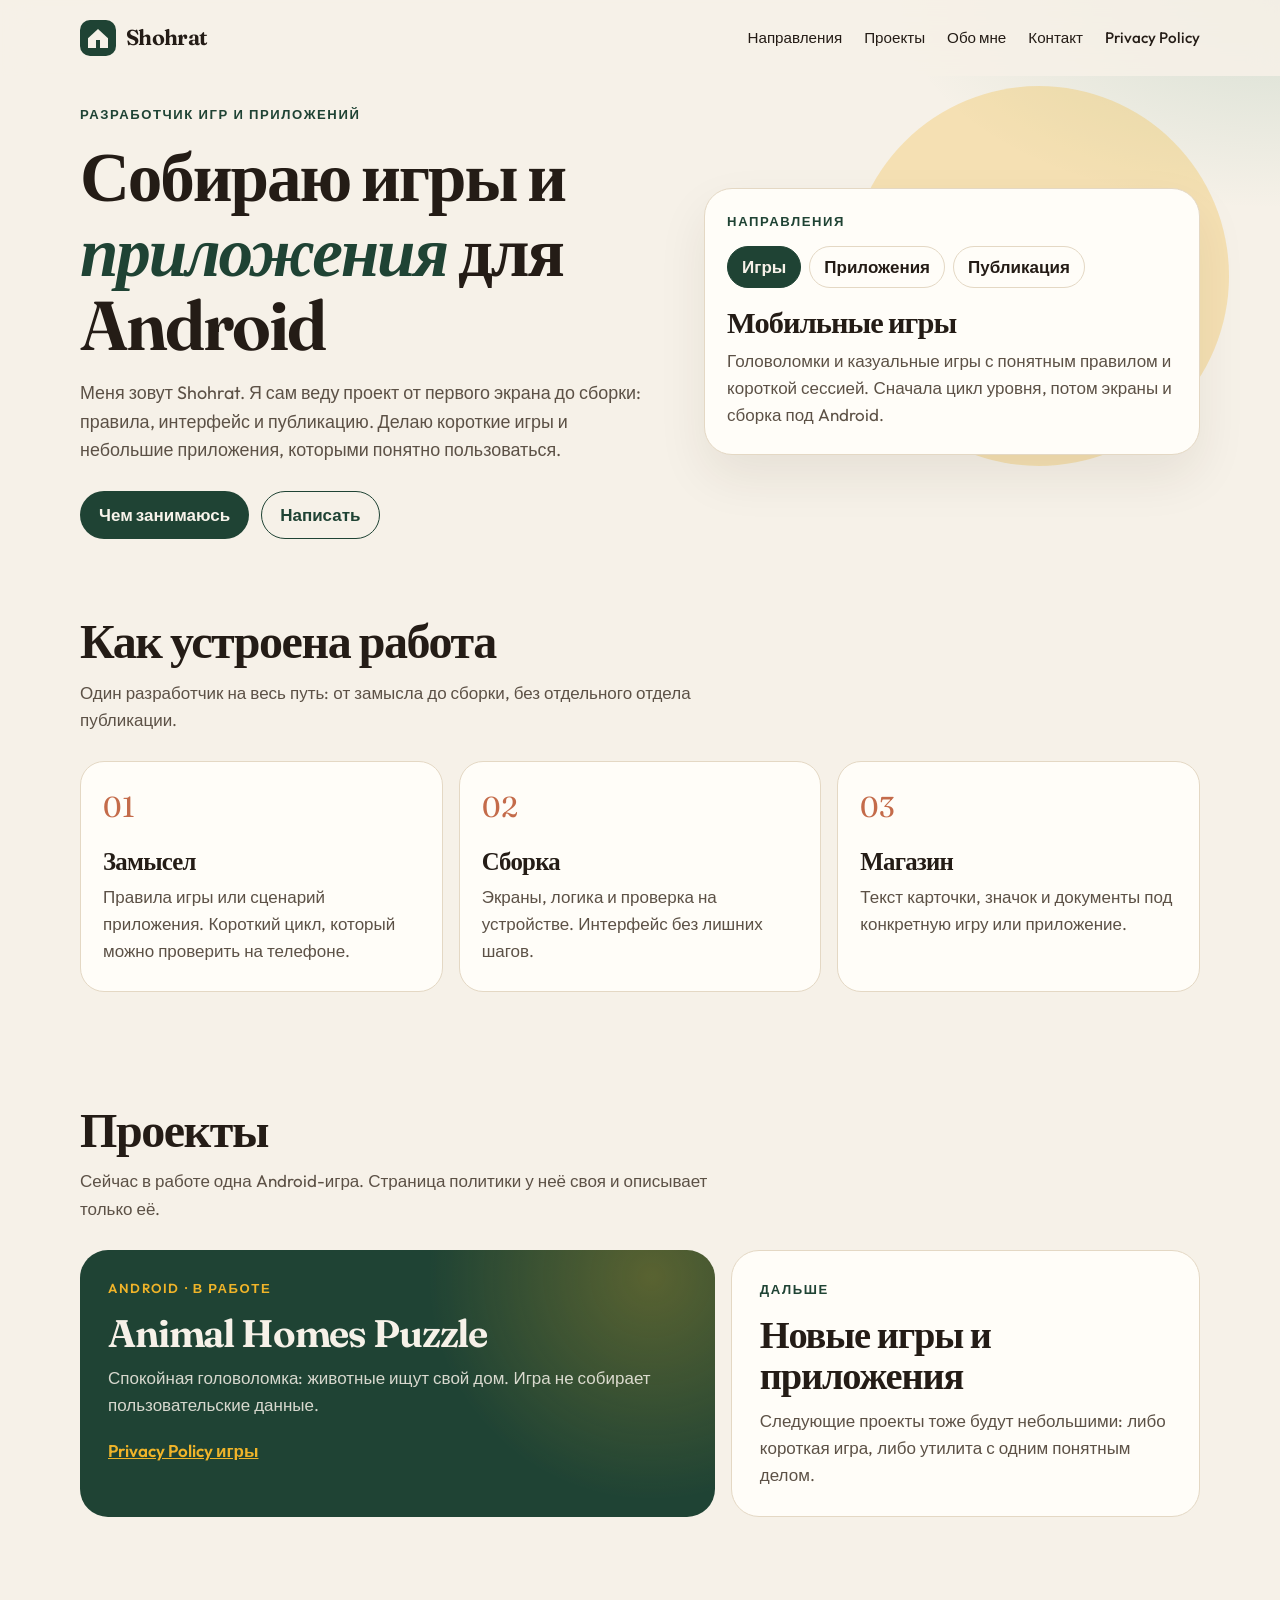
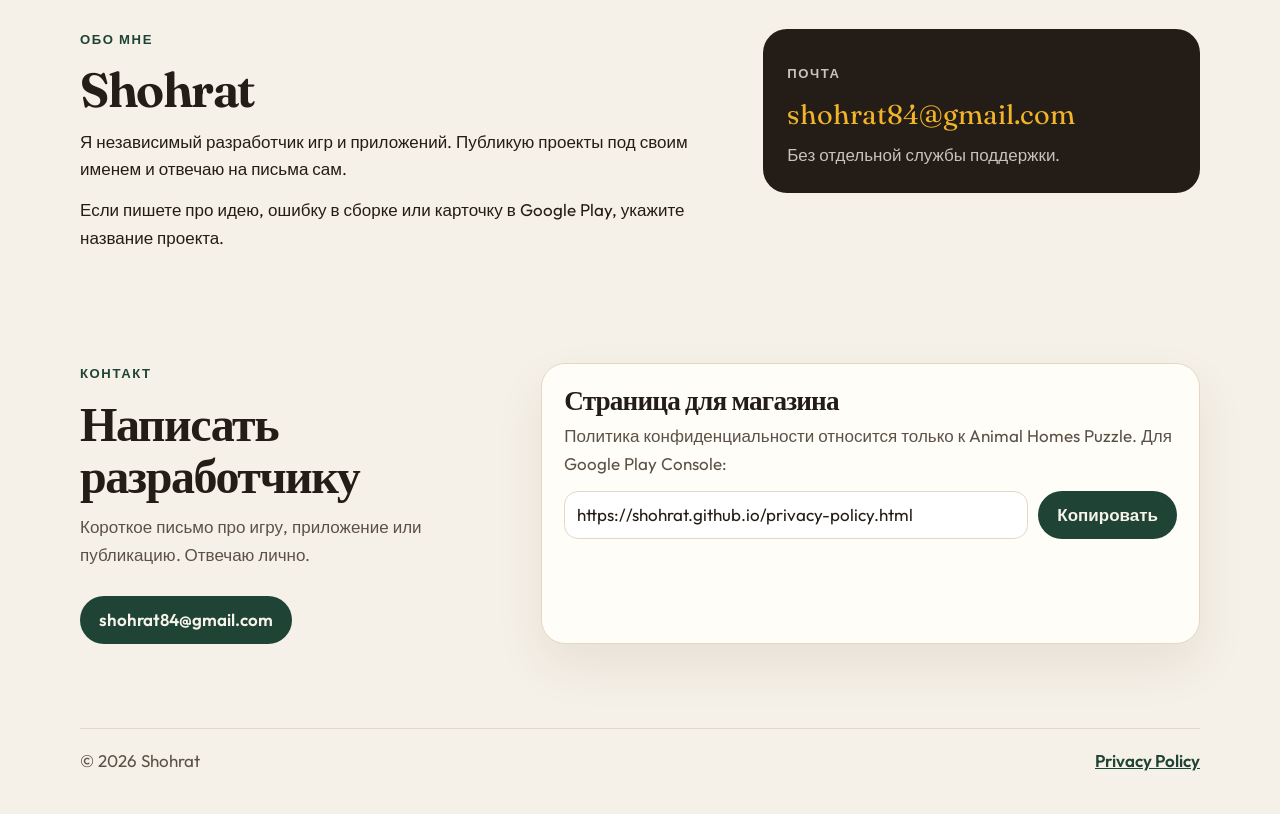
==== commit 8e4e7f78: "Split the developer site from the game privacy policy. Make the homepage about building Android game" ====
--- a/index.html
+++ b/index.html
@@ -3,13 +3,13 @@
 <head>
   <meta charset="UTF-8">
   <meta name="viewport" content="width=device-width, initial-scale=1">
-  <title>Shohrat — игры и приложения</title>
-  <meta name="description" content="Shohrat разрабатывает мобильные игры и приложения. Animal Homes Puzzle — головоломка, в которой животные ищут свой дом.">
+  <title>Shohrat — разработчик игр и приложений</title>
+  <meta name="description" content="Shohrat делает мобильные игры и Android-приложения: от идеи и интерфейса до публикации в Google Play.">
   <meta name="theme-color" content="#f6f1e8">
   <link rel="canonical" href="https://shohrat.github.io/">
   <link rel="icon" href="favicon.svg" type="image/svg+xml">
-  <meta property="og:title" content="Shohrat — игры и приложения">
-  <meta property="og:description" content="Мобильные игры и приложения. Animal Homes Puzzle готовится к публикации в Google Play.">
+  <meta property="og:title" content="Shohrat — разработчик игр и приложений">
+  <meta property="og:description" content="Мобильные игры и Android-приложения. Проектирование, сборка и публикация.">
   <meta property="og:type" content="website">
   <meta property="og:url" content="https://shohrat.github.io/">
   <link rel="preconnect" href="https://fonts.googleapis.com">
@@ -33,8 +33,8 @@
         <span aria-hidden="true"></span>
       </button>
       <nav id="site-nav" class="site-nav" aria-label="Разделы">
-        <a href="#game">Игра</a>
-        <a href="#work">Разработка</a>
+        <a href="#work">Направления</a>
+        <a href="#projects">Проекты</a>
         <a href="#about">Обо мне</a>
         <a href="#contact">Контакт</a>
         <a href="privacy-policy.html">Privacy Policy</a>
@@ -47,185 +47,76 @@
       <div class="wrap hero-grid">
         <div>
           <p class="eyebrow">Разработчик игр и приложений</p>
-          <h1>Игры и приложения, которые хочется <em>доиграть</em></h1>
-          <p class="lede">Меня зовут Shohrat. Я делаю мобильные игры и небольшие приложения для Android: понятные правила, спокойный темп и страница, которую можно указать в Google Play.</p>
+          <h1>Собираю игры и <em>приложения</em> для Android</h1>
+          <p class="lede">Меня зовут Shohrat. Я сам веду проект от первого экрана до сборки: правила, интерфейс и публикацию. Делаю короткие игры и небольшие приложения, которыми понятно пользоваться.</p>
           <div class="actions">
-            <a class="button button-primary" href="#game">Animal Homes Puzzle</a>
+            <a class="button button-primary" href="#work">Чем занимаюсь</a>
             <a class="button button-ghost" href="#contact">Написать</a>
           </div>
         </div>
 
-        <div class="board" id="home-puzzle">
-          <p class="eyebrow">Мини-игра</p>
-          <h2>Найдите дом</h2>
-          <p class="board-status" id="puzzle-status" role="status">Выберите животное, затем его дом.</p>
-          <div class="board-columns">
-            <div>
-              <p class="column-label">Животные</p>
-              <div class="token-list">
-                <button type="button" class="token" data-role="animal" data-pair="fox" aria-pressed="false">
-                  <span class="token-art">
-                    <svg viewBox="0 0 80 80" aria-hidden="true">
-                      <circle cx="40" cy="48" r="20" fill="#e07a3d"/>
-                      <path d="M24 38 30 16l12 16Z" fill="#e07a3d"/>
-                      <path d="M56 38 50 16 38 32Z" fill="#e07a3d"/>
-                      <path d="M27 34 31 20l8 12Z" fill="#f6d2b5"/>
-                      <path d="M53 34 49 20l-8 12Z" fill="#f6d2b5"/>
-                      <ellipse cx="40" cy="54" rx="11" ry="9" fill="#f8e6d8"/>
-                      <circle cx="33" cy="46" r="2.2" fill="#241c16"/>
-                      <circle cx="47" cy="46" r="2.2" fill="#241c16"/>
-                      <path d="M40 50.5 37 55h6Z" fill="#241c16"/>
-                    </svg>
-                  </span>
-                  <span class="token-copy"><span class="token-label">Лиса</span><span class="token-state"></span></span>
-                </button>
-                <button type="button" class="token" data-role="animal" data-pair="bird" aria-pressed="false">
-                  <span class="token-art">
-                    <svg viewBox="0 0 80 80" aria-hidden="true">
-                      <ellipse cx="36" cy="48" rx="18" ry="15" fill="#3d8ea6"/>
-                      <circle cx="52" cy="36" r="12" fill="#3d8ea6"/>
-                      <path d="M62 36h12l-6 5Z" fill="#f0b429"/>
-                      <circle cx="56" cy="34" r="2" fill="#241c16"/>
-                      <path d="M24 46c-10 1-16 8-18 14 8-1 14-4 18-8Z" fill="#2c7390"/>
-                    </svg>
-                  </span>
-                  <span class="token-copy"><span class="token-label">Птица</span><span class="token-state"></span></span>
-                </button>
-                <button type="button" class="token" data-role="animal" data-pair="frog" aria-pressed="false">
-                  <span class="token-art">
-                    <svg viewBox="0 0 80 80" aria-hidden="true">
-                      <ellipse cx="40" cy="52" rx="20" ry="14" fill="#6aaa45"/>
-                      <circle cx="28" cy="36" r="11" fill="#6aaa45"/>
-                      <circle cx="52" cy="36" r="11" fill="#6aaa45"/>
-                      <circle cx="28" cy="36" r="5" fill="#f4f7ef"/>
-                      <circle cx="52" cy="36" r="5" fill="#f4f7ef"/>
-                      <circle cx="29" cy="37" r="2.3" fill="#241c16"/>
-                      <circle cx="53" cy="37" r="2.3" fill="#241c16"/>
-                      <path d="M34 56q6 5 12 0" fill="none" stroke="#241c16" stroke-width="1.7" stroke-linecap="round"/>
-                    </svg>
-                  </span>
-                  <span class="token-copy"><span class="token-label">Лягушка</span><span class="token-state"></span></span>
-                </button>
-                <button type="button" class="token" data-role="animal" data-pair="bee" aria-pressed="false">
-                  <span class="token-art">
-                    <svg viewBox="0 0 80 80" aria-hidden="true">
-                      <ellipse cx="26" cy="42" rx="10" ry="6" fill="#f7f4ea"/>
-                      <ellipse cx="54" cy="42" rx="10" ry="6" fill="#f7f4ea"/>
-                      <ellipse cx="40" cy="48" rx="15" ry="18" fill="#f2c14e"/>
-                      <path d="M28 42h24M29 50h22M31 58h18" stroke="#241c16" stroke-width="3" stroke-linecap="round"/>
-                      <circle cx="40" cy="30" r="8" fill="#f2c14e"/>
-                      <circle cx="37" cy="29" r="1.4" fill="#241c16"/>
-                      <circle cx="43" cy="29" r="1.4" fill="#241c16"/>
-                    </svg>
-                  </span>
-                  <span class="token-copy"><span class="token-label">Пчела</span><span class="token-state"></span></span>
-                </button>
-              </div>
-            </div>
-            <div>
-              <p class="column-label">Дома</p>
-              <div class="token-list" data-homes>
-                <button type="button" class="token" data-role="home" data-pair="bee">
-                  <span class="token-art">
-                    <svg viewBox="0 0 80 80" aria-hidden="true">
-                      <path d="M40 14 52 22v10L40 40 28 32V22Z" fill="#f0b429"/>
-                      <path d="M40 32 52 40v10L40 58 28 50V40Z" fill="#e2a31a"/>
-                      <path d="M28 24 16 32v10l12 8V34Z" fill="#f6d36b"/>
-                      <path d="M52 24l12 8v10l-12 8V34Z" fill="#d89a16"/>
-                      <rect x="36" y="48" width="8" height="12" rx="1" fill="#6a4a22"/>
-                    </svg>
-                  </span>
-                  <span class="token-copy"><span class="token-label">Улей</span><span class="token-state"></span></span>
-                </button>
-                <button type="button" class="token" data-role="home" data-pair="frog">
-                  <span class="token-art">
-                    <svg viewBox="0 0 80 80" aria-hidden="true">
-                      <ellipse cx="40" cy="50" rx="26" ry="12" fill="#7eb8d4"/>
-                      <path d="M18 48c6-10 12-8 16 0" fill="none" stroke="#3d8ea6" stroke-width="3" stroke-linecap="round"/>
-                      <path d="M46 46c5-9 12-7 16 2" fill="none" stroke="#2f6b4f" stroke-width="3" stroke-linecap="round"/>
-                      <ellipse cx="40" cy="54" rx="16" ry="5" fill="#d5eef6" opacity="0.7"/>
-                    </svg>
-                  </span>
-                  <span class="token-copy"><span class="token-label">Пруд</span><span class="token-state"></span></span>
-                </button>
-                <button type="button" class="token" data-role="home" data-pair="fox">
-                  <span class="token-art">
-                    <svg viewBox="0 0 80 80" aria-hidden="true">
-                      <path d="M12 52c8-18 18-26 28-26s20 8 28 26v8H12Z" fill="#8d5a3c"/>
-                      <ellipse cx="40" cy="50" rx="10" ry="8" fill="#2a211c"/>
-                      <path d="M14 58h52v6H14Z" fill="#6e8f55"/>
-                    </svg>
-                  </span>
-                  <span class="token-copy"><span class="token-label">Нора</span><span class="token-state"></span></span>
-                </button>
-                <button type="button" class="token" data-role="home" data-pair="bird">
-                  <span class="token-art">
-                    <svg viewBox="0 0 80 80" aria-hidden="true">
-                      <path d="M18 46c6 4 10 14 14 16 2-8 6-16 8-20 4 6 8 14 10 20 4-2 8-12 14-16-6-2-10-8-12-14-4 4-10 6-14 6s-10-2-14-6c-2 6-6 12-12 14Z" fill="#c46b4a"/>
-                      <ellipse cx="40" cy="40" rx="8" ry="5" fill="#f0b429"/>
-                    </svg>
-                  </span>
-                  <span class="token-copy"><span class="token-label">Гнездо</span><span class="token-state"></span></span>
-                </button>
-              </div>
-            </div>
+        <div class="studio" id="studio">
+          <p class="eyebrow">Направления</p>
+          <div class="switcher" role="tablist" aria-label="Направления работы">
+            <button type="button" class="switch is-selected" role="tab" id="tab-games" aria-selected="true" aria-controls="panel-games" data-panel="games">Игры</button>
+            <button type="button" class="switch" role="tab" id="tab-apps" aria-selected="false" aria-controls="panel-apps" data-panel="apps">Приложения</button>
+            <button type="button" class="switch" role="tab" id="tab-release" aria-selected="false" aria-controls="panel-release" data-panel="release">Публикация</button>
           </div>
-          <button type="button" class="board-reset" id="puzzle-reset" hidden>Сыграть ещё раз</button>
-          <noscript><p>Сопоставление работает при включённом JavaScript.</p></noscript>
+          <div class="studio-panel" id="panel-games" role="tabpanel" aria-labelledby="tab-games" data-panel-body="games">
+            <h2>Мобильные игры</h2>
+            <p>Головоломки и казуальные игры с понятным правилом и короткой сессией. Сначала цикл уровня, потом экраны и сборка под Android.</p>
+          </div>
+          <div class="studio-panel" id="panel-apps" role="tabpanel" aria-labelledby="tab-apps" data-panel-body="apps" hidden>
+            <h2>Приложения</h2>
+            <p>Небольшие Android-приложения с ясным сценарием: что человек открывает, что делает и чем заканчивается задача.</p>
+          </div>
+          <div class="studio-panel" id="panel-release" role="tabpanel" aria-labelledby="tab-release" data-panel-body="release" hidden>
+            <h2>Выход в магазин</h2>
+            <p>Карточка Google Play, описание, контакт и отдельные страницы, которые просит консоль для конкретного проекта.</p>
+          </div>
         </div>
-      </div>
-    </section>
-
-    <section class="section" id="game">
-      <div class="wrap">
-        <article class="game-card">
-          <div class="game-card-visual">
-            <p class="eyebrow">Google Play</p>
-            <h2>Animal Homes Puzzle</h2>
-            <p>Головоломка, в которой животные ищут свой дом. Короткие уровни для спокойной игры.</p>
-            <div class="sticker">Puzzle</div>
-          </div>
-          <div class="game-card-body">
-            <p>Полная версия готовится к публикации в Google Play. На этой странице можно пройти ту же идею в миниатюре: лиса ищет нору, птица — гнездо, лягушка — пруд, пчела — улей.</p>
-            <ul class="facts">
-              <li>
-                <span class="fact-index">01</span>
-                <div><strong>Без аккаунта</strong><span>Игра не просит имя, почту или номер телефона.</span></div>
-              </li>
-              <li>
-                <span class="fact-index">02</span>
-                <div><strong>Прогресс на устройстве</strong><span>Состояние игры остаётся в памяти телефона, а не в отдельном профиле.</span></div>
-              </li>
-              <li>
-                <span class="fact-index">03</span>
-                <div><strong>Политика для консоли</strong><span>На английском, для Animal Homes Puzzle. В ней указано, что игра не собирает пользовательские данные.</span></div>
-              </li>
-            </ul>
-            <p><a class="text-link" href="privacy-policy.html">Открыть Privacy Policy</a></p>
-          </div>
-        </article>
       </div>
     </section>
 
     <section class="section" id="work">
       <div class="wrap">
-        <h2>Чем я занимаюсь</h2>
-        <p class="section-intro">Собираю игры и приложения целиком: от первого экрана до страницы, которую просит магазин.</p>
+        <h2>Как устроена работа</h2>
+        <p class="section-intro">Один разработчик на весь путь: от замысла до сборки, без отдельного отдела публикации.</p>
         <div class="card-grid">
           <article class="work-card">
             <span>01</span>
-            <h3>Мобильные игры</h3>
-            <p>Головоломки и короткие казуальные игры для Android, в которые можно зайти на пару минут.</p>
+            <h3>Замысел</h3>
+            <p>Правила игры или сценарий приложения. Короткий цикл, который можно проверить на телефоне.</p>
           </article>
           <article class="work-card">
             <span>02</span>
-            <h3>Приложения</h3>
-            <p>Небольшие Android-приложения с понятным сценарием и аккуратным интерфейсом.</p>
+            <h3>Сборка</h3>
+            <p>Экраны, логика и проверка на устройстве. Интерфейс без лишних шагов.</p>
           </article>
           <article class="work-card">
             <span>03</span>
-            <h3>Публикация</h3>
-            <p>Карточка Google Play, контакт и политика конфиденциальности, которую можно вставить в консоль.</p>
+            <h3>Магазин</h3>
+            <p>Текст карточки, значок и документы под конкретную игру или приложение.</p>
+          </article>
+        </div>
+      </div>
+    </section>
+
+    <section class="section" id="projects">
+      <div class="wrap">
+        <h2>Проекты</h2>
+        <p class="section-intro">Сейчас в работе одна Android-игра. Страница политики у неё своя и описывает только её.</p>
+        <div class="project-list">
+          <article class="project-card">
+            <p class="eyebrow">Android · в работе</p>
+            <h3>Animal Homes Puzzle</h3>
+            <p>Спокойная головоломка: животные ищут свой дом. Игра не собирает пользовательские данные.</p>
+            <a href="privacy-policy.html">Privacy Policy игры</a>
+          </article>
+          <article class="note-card">
+            <p class="eyebrow">Дальше</p>
+            <h3>Новые игры и приложения</h3>
+            <p>Следующие проекты тоже будут небольшими: либо короткая игра, либо утилита с одним понятным делом.</p>
           </article>
         </div>
       </div>
@@ -236,13 +127,13 @@
         <div>
           <p class="eyebrow">Обо мне</p>
           <h2>Shohrat</h2>
-          <p>Я выпускаю проекты под своим именем и веду их до магазина сам. Для Animal Homes Puzzle подготовил политику конфиденциальности на английском: игра не собирает пользовательские данные.</p>
-          <p>Если вы пишете про ошибку в игре, данные или карточку в Google Play Console, письмо попадёт мне напрямую.</p>
+          <p>Я независимый разработчик игр и приложений. Публикую проекты под своим именем и отвечаю на письма сам.</p>
+          <p>Если пишете про идею, ошибку в сборке или карточку в Google Play, укажите название проекта.</p>
         </div>
         <aside class="mail-card">
           <p class="eyebrow">Почта</p>
           <a href="mailto:shohrat84@gmail.com">shohrat84@gmail.com</a>
-          <p>Отвечаю лично, без отдельной службы поддержки.</p>
+          <p>Без отдельной службы поддержки.</p>
         </aside>
       </div>
     </section>
@@ -251,15 +142,15 @@
       <div class="wrap contact-grid">
         <div>
           <p class="eyebrow">Контакт</p>
-          <h2>Написать по игре</h2>
-          <p class="section-intro">Подойдёт и короткий вопрос по публикации, и сообщение о том, что уровень ведёт себя не так.</p>
+          <h2>Написать разработчику</h2>
+          <p class="section-intro">Короткое письмо про игру, приложение или публикацию. Отвечаю лично.</p>
           <a class="button button-primary" href="mailto:shohrat84@gmail.com">shohrat84@gmail.com</a>
         </div>
         <div class="policy-box">
-          <h3>Ссылка для Google Play Console</h3>
-          <p>Вставьте этот адрес в поле Privacy policy для Animal Homes Puzzle. Страница на английском и сообщает, что игра не собирает пользовательские данные.</p>
+          <h3>Страница для магазина</h3>
+          <p>Политика конфиденциальности относится только к Animal Homes Puzzle. Для Google Play Console:</p>
           <div class="url-row">
-            <input id="policy-url" type="text" readonly value="https://shohrat.github.io/privacy-policy.html" aria-label="Адрес политики конфиденциальности">
+            <input id="policy-url" type="text" readonly value="https://shohrat.github.io/privacy-policy.html" aria-label="Адрес политики конфиденциальности Animal Homes Puzzle">
             <button class="button button-primary" type="button" data-copy="https://shohrat.github.io/privacy-policy.html">Копировать</button>
           </div>
         </div>
--- a/css/main.css
+++ b/css/main.css
@@ -277,6 +277,104 @@
   background: rgba(31, 67, 52, 0.06);
 }
 
+.studio,
+.note-card,
+.policy-box {
+  background: var(--card);
+  border: 1px solid var(--line);
+  border-radius: 28px;
+  box-shadow: var(--shadow);
+}
+
+.studio {
+  padding: 22px 22px 26px;
+}
+
+.switcher {
+  display: flex;
+  flex-wrap: wrap;
+  gap: 8px;
+  margin-bottom: 18px;
+}
+
+.switch {
+  min-height: 42px;
+  padding: 0 14px;
+  border-radius: 999px;
+  border: 1px solid var(--line);
+  background: transparent;
+  color: var(--ink);
+  font-weight: 600;
+  cursor: pointer;
+}
+
+.switch.is-selected {
+  background: var(--moss);
+  border-color: var(--moss);
+  color: #f6f1e8;
+}
+
+.studio-panel h2 {
+  margin: 0 0 8px;
+  font-size: 1.9rem;
+}
+
+.studio-panel p,
+.note-card p,
+.project-card p {
+  color: var(--ink-soft);
+}
+
+.project-list {
+  display: grid;
+  grid-template-columns: 1.15fr 0.85fr;
+  gap: 16px;
+}
+
+.project-card,
+.note-card {
+  border-radius: 28px;
+  padding: 28px;
+  min-height: 240px;
+}
+
+.project-card {
+  background:
+    radial-gradient(circle at 90% 10%, rgba(240, 180, 41, 0.28), transparent 36%),
+    var(--moss);
+  color: #f6f1e8;
+}
+
+.project-card .eyebrow {
+  color: var(--honey);
+}
+
+.project-card h3,
+.note-card h3 {
+  margin: 0 0 10px;
+  font-size: clamp(1.8rem, 3vw, 2.4rem);
+}
+
+.project-card p {
+  color: rgba(246, 241, 232, 0.86);
+  max-width: 36rem;
+}
+
+.project-card a {
+  display: inline-block;
+  margin-top: 18px;
+  color: var(--honey);
+  font-weight: 600;
+}
+
+.note-card {
+  box-shadow: none;
+}
+
+.note-card .eyebrow {
+  color: var(--moss);
+}
+
 .board {
   background: var(--card);
   border: 1px solid var(--line);
@@ -751,6 +849,7 @@
   .game-card,
   .about-panel,
   .contact-grid,
+  .project-list,
   .policy-layout {
     grid-template-columns: 1fr;
   }
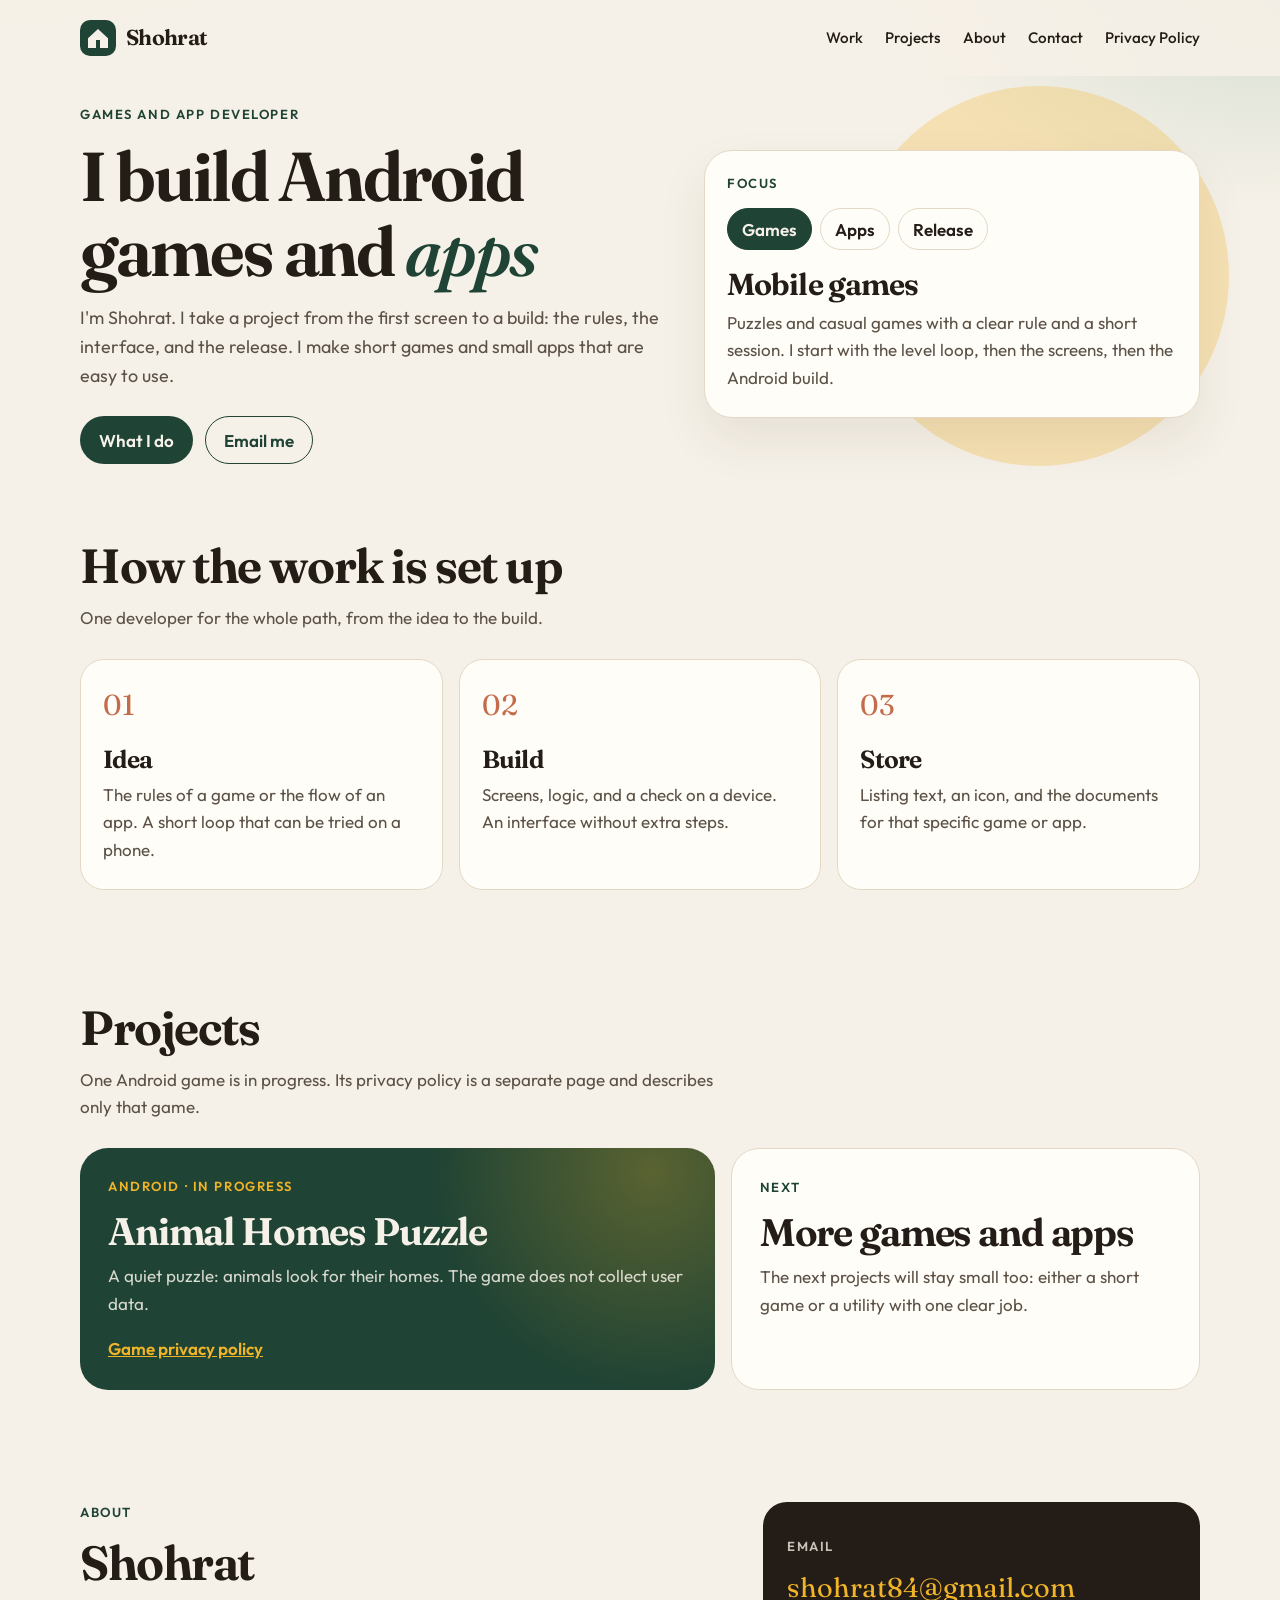
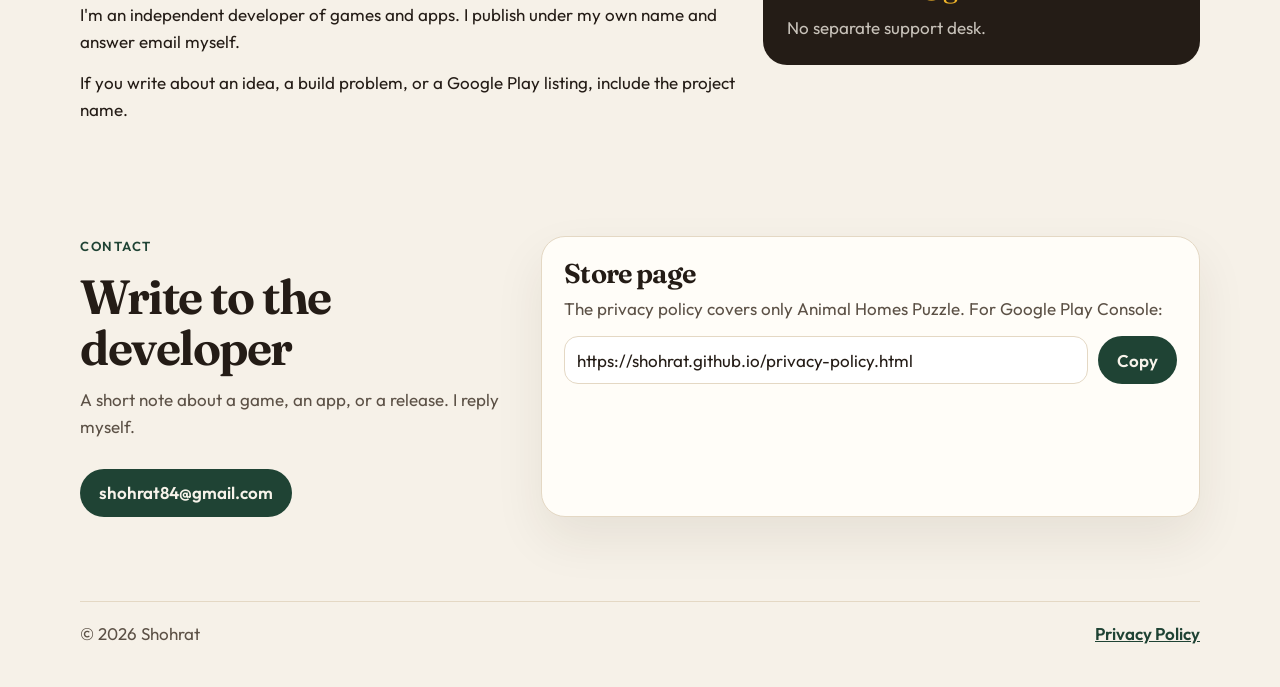
==== commit 803f96a7: "Translate the developer homepage into English. Keep the same sections and switch the copy-link messa" ====
--- a/index.html
+++ b/index.html
@@ -1,15 +1,15 @@
 <!DOCTYPE html>
-<html lang="ru">
+<html lang="en">
 <head>
   <meta charset="UTF-8">
   <meta name="viewport" content="width=device-width, initial-scale=1">
-  <title>Shohrat — разработчик игр и приложений</title>
-  <meta name="description" content="Shohrat делает мобильные игры и Android-приложения: от идеи и интерфейса до публикации в Google Play.">
+  <title>Shohrat — games and app developer</title>
+  <meta name="description" content="Shohrat builds mobile games and Android apps, from the first screen through release on Google Play.">
   <meta name="theme-color" content="#f6f1e8">
   <link rel="canonical" href="https://shohrat.github.io/">
   <link rel="icon" href="favicon.svg" type="image/svg+xml">
-  <meta property="og:title" content="Shohrat — разработчик игр и приложений">
-  <meta property="og:description" content="Мобильные игры и Android-приложения. Проектирование, сборка и публикация.">
+  <meta property="og:title" content="Shohrat — games and app developer">
+  <meta property="og:description" content="Mobile games and Android apps. Design, build, and release.">
   <meta property="og:type" content="website">
   <meta property="og:url" content="https://shohrat.github.io/">
   <link rel="preconnect" href="https://fonts.googleapis.com">
@@ -18,7 +18,7 @@
   <link rel="stylesheet" href="css/main.css">
 </head>
 <body>
-  <a class="skip-link" href="#content">К содержанию</a>
+  <a class="skip-link" href="#content">Skip to content</a>
   <header class="site-header">
     <div class="header-inner">
       <a class="logo" href="#top">
@@ -29,14 +29,14 @@
         </svg>
         <span class="logo-word">Shohrat</span>
       </a>
-      <button class="nav-toggle" type="button" aria-expanded="false" aria-controls="site-nav" aria-label="Меню" data-label-open="Закрыть меню" data-label-closed="Меню">
+      <button class="nav-toggle" type="button" aria-expanded="false" aria-controls="site-nav" aria-label="Menu" data-label-open="Close menu" data-label-closed="Menu">
         <span aria-hidden="true"></span>
       </button>
-      <nav id="site-nav" class="site-nav" aria-label="Разделы">
-        <a href="#work">Направления</a>
-        <a href="#projects">Проекты</a>
-        <a href="#about">Обо мне</a>
-        <a href="#contact">Контакт</a>
+      <nav id="site-nav" class="site-nav" aria-label="Sections">
+        <a href="#work">Work</a>
+        <a href="#projects">Projects</a>
+        <a href="#about">About</a>
+        <a href="#contact">Contact</a>
         <a href="privacy-policy.html">Privacy Policy</a>
       </nav>
     </div>
@@ -46,33 +46,33 @@
     <section class="hero" id="top">
       <div class="wrap hero-grid">
         <div>
-          <p class="eyebrow">Разработчик игр и приложений</p>
-          <h1>Собираю игры и <em>приложения</em> для Android</h1>
-          <p class="lede">Меня зовут Shohrat. Я сам веду проект от первого экрана до сборки: правила, интерфейс и публикацию. Делаю короткие игры и небольшие приложения, которыми понятно пользоваться.</p>
+          <p class="eyebrow">Games and app developer</p>
+          <h1>I build Android games and <em>apps</em></h1>
+          <p class="lede">I'm Shohrat. I take a project from the first screen to a build: the rules, the interface, and the release. I make short games and small apps that are easy to use.</p>
           <div class="actions">
-            <a class="button button-primary" href="#work">Чем занимаюсь</a>
-            <a class="button button-ghost" href="#contact">Написать</a>
+            <a class="button button-primary" href="#work">What I do</a>
+            <a class="button button-ghost" href="#contact">Email me</a>
           </div>
         </div>
 
         <div class="studio" id="studio">
-          <p class="eyebrow">Направления</p>
-          <div class="switcher" role="tablist" aria-label="Направления работы">
-            <button type="button" class="switch is-selected" role="tab" id="tab-games" aria-selected="true" aria-controls="panel-games" data-panel="games">Игры</button>
-            <button type="button" class="switch" role="tab" id="tab-apps" aria-selected="false" aria-controls="panel-apps" data-panel="apps">Приложения</button>
-            <button type="button" class="switch" role="tab" id="tab-release" aria-selected="false" aria-controls="panel-release" data-panel="release">Публикация</button>
+          <p class="eyebrow">Focus</p>
+          <div class="switcher" role="tablist" aria-label="Areas of work">
+            <button type="button" class="switch is-selected" role="tab" id="tab-games" aria-selected="true" aria-controls="panel-games" data-panel="games">Games</button>
+            <button type="button" class="switch" role="tab" id="tab-apps" aria-selected="false" aria-controls="panel-apps" data-panel="apps">Apps</button>
+            <button type="button" class="switch" role="tab" id="tab-release" aria-selected="false" aria-controls="panel-release" data-panel="release">Release</button>
           </div>
           <div class="studio-panel" id="panel-games" role="tabpanel" aria-labelledby="tab-games" data-panel-body="games">
-            <h2>Мобильные игры</h2>
-            <p>Головоломки и казуальные игры с понятным правилом и короткой сессией. Сначала цикл уровня, потом экраны и сборка под Android.</p>
+            <h2>Mobile games</h2>
+            <p>Puzzles and casual games with a clear rule and a short session. I start with the level loop, then the screens, then the Android build.</p>
           </div>
           <div class="studio-panel" id="panel-apps" role="tabpanel" aria-labelledby="tab-apps" data-panel-body="apps" hidden>
-            <h2>Приложения</h2>
-            <p>Небольшие Android-приложения с ясным сценарием: что человек открывает, что делает и чем заканчивается задача.</p>
+            <h2>Apps</h2>
+            <p>Small Android apps with a clear path: what a person opens, what they do, and how the task ends.</p>
           </div>
           <div class="studio-panel" id="panel-release" role="tabpanel" aria-labelledby="tab-release" data-panel-body="release" hidden>
-            <h2>Выход в магазин</h2>
-            <p>Карточка Google Play, описание, контакт и отдельные страницы, которые просит консоль для конкретного проекта.</p>
+            <h2>Store release</h2>
+            <p>A Google Play listing, description, contact details, and any extra pages the console asks for on that project.</p>
           </div>
         </div>
       </div>
@@ -80,23 +80,23 @@
 
     <section class="section" id="work">
       <div class="wrap">
-        <h2>Как устроена работа</h2>
-        <p class="section-intro">Один разработчик на весь путь: от замысла до сборки, без отдельного отдела публикации.</p>
+        <h2>How the work is set up</h2>
+        <p class="section-intro">One developer for the whole path, from the idea to the build.</p>
         <div class="card-grid">
           <article class="work-card">
             <span>01</span>
-            <h3>Замысел</h3>
-            <p>Правила игры или сценарий приложения. Короткий цикл, который можно проверить на телефоне.</p>
+            <h3>Idea</h3>
+            <p>The rules of a game or the flow of an app. A short loop that can be tried on a phone.</p>
           </article>
           <article class="work-card">
             <span>02</span>
-            <h3>Сборка</h3>
-            <p>Экраны, логика и проверка на устройстве. Интерфейс без лишних шагов.</p>
+            <h3>Build</h3>
+            <p>Screens, logic, and a check on a device. An interface without extra steps.</p>
           </article>
           <article class="work-card">
             <span>03</span>
-            <h3>Магазин</h3>
-            <p>Текст карточки, значок и документы под конкретную игру или приложение.</p>
+            <h3>Store</h3>
+            <p>Listing text, an icon, and the documents for that specific game or app.</p>
           </article>
         </div>
       </div>
@@ -104,19 +104,19 @@
 
     <section class="section" id="projects">
       <div class="wrap">
-        <h2>Проекты</h2>
-        <p class="section-intro">Сейчас в работе одна Android-игра. Страница политики у неё своя и описывает только её.</p>
+        <h2>Projects</h2>
+        <p class="section-intro">One Android game is in progress. Its privacy policy is a separate page and describes only that game.</p>
         <div class="project-list">
           <article class="project-card">
-            <p class="eyebrow">Android · в работе</p>
+            <p class="eyebrow">Android · in progress</p>
             <h3>Animal Homes Puzzle</h3>
-            <p>Спокойная головоломка: животные ищут свой дом. Игра не собирает пользовательские данные.</p>
-            <a href="privacy-policy.html">Privacy Policy игры</a>
+            <p>A quiet puzzle: animals look for their homes. The game does not collect user data.</p>
+            <a href="privacy-policy.html">Game privacy policy</a>
           </article>
           <article class="note-card">
-            <p class="eyebrow">Дальше</p>
-            <h3>Новые игры и приложения</h3>
-            <p>Следующие проекты тоже будут небольшими: либо короткая игра, либо утилита с одним понятным делом.</p>
+            <p class="eyebrow">Next</p>
+            <h3>More games and apps</h3>
+            <p>The next projects will stay small too: either a short game or a utility with one clear job.</p>
           </article>
         </div>
       </div>
@@ -125,15 +125,15 @@
     <section class="section" id="about">
       <div class="wrap about-panel">
         <div>
-          <p class="eyebrow">Обо мне</p>
+          <p class="eyebrow">About</p>
           <h2>Shohrat</h2>
-          <p>Я независимый разработчик игр и приложений. Публикую проекты под своим именем и отвечаю на письма сам.</p>
-          <p>Если пишете про идею, ошибку в сборке или карточку в Google Play, укажите название проекта.</p>
+          <p>I'm an independent developer of games and apps. I publish under my own name and answer email myself.</p>
+          <p>If you write about an idea, a build problem, or a Google Play listing, include the project name.</p>
         </div>
         <aside class="mail-card">
-          <p class="eyebrow">Почта</p>
+          <p class="eyebrow">Email</p>
           <a href="mailto:shohrat84@gmail.com">shohrat84@gmail.com</a>
-          <p>Без отдельной службы поддержки.</p>
+          <p>No separate support desk.</p>
         </aside>
       </div>
     </section>
@@ -141,17 +141,17 @@
     <section class="section" id="contact">
       <div class="wrap contact-grid">
         <div>
-          <p class="eyebrow">Контакт</p>
-          <h2>Написать разработчику</h2>
-          <p class="section-intro">Короткое письмо про игру, приложение или публикацию. Отвечаю лично.</p>
+          <p class="eyebrow">Contact</p>
+          <h2>Write to the developer</h2>
+          <p class="section-intro">A short note about a game, an app, or a release. I reply myself.</p>
           <a class="button button-primary" href="mailto:shohrat84@gmail.com">shohrat84@gmail.com</a>
         </div>
         <div class="policy-box">
-          <h3>Страница для магазина</h3>
-          <p>Политика конфиденциальности относится только к Animal Homes Puzzle. Для Google Play Console:</p>
+          <h3>Store page</h3>
+          <p>The privacy policy covers only Animal Homes Puzzle. For Google Play Console:</p>
           <div class="url-row">
-            <input id="policy-url" type="text" readonly value="https://shohrat.github.io/privacy-policy.html" aria-label="Адрес политики конфиденциальности Animal Homes Puzzle">
-            <button class="button button-primary" type="button" data-copy="https://shohrat.github.io/privacy-policy.html">Копировать</button>
+            <input id="policy-url" type="text" readonly value="https://shohrat.github.io/privacy-policy.html" aria-label="Privacy policy address for Animal Homes Puzzle">
+            <button class="button button-primary" type="button" data-copy="https://shohrat.github.io/privacy-policy.html">Copy</button>
           </div>
         </div>
       </div>
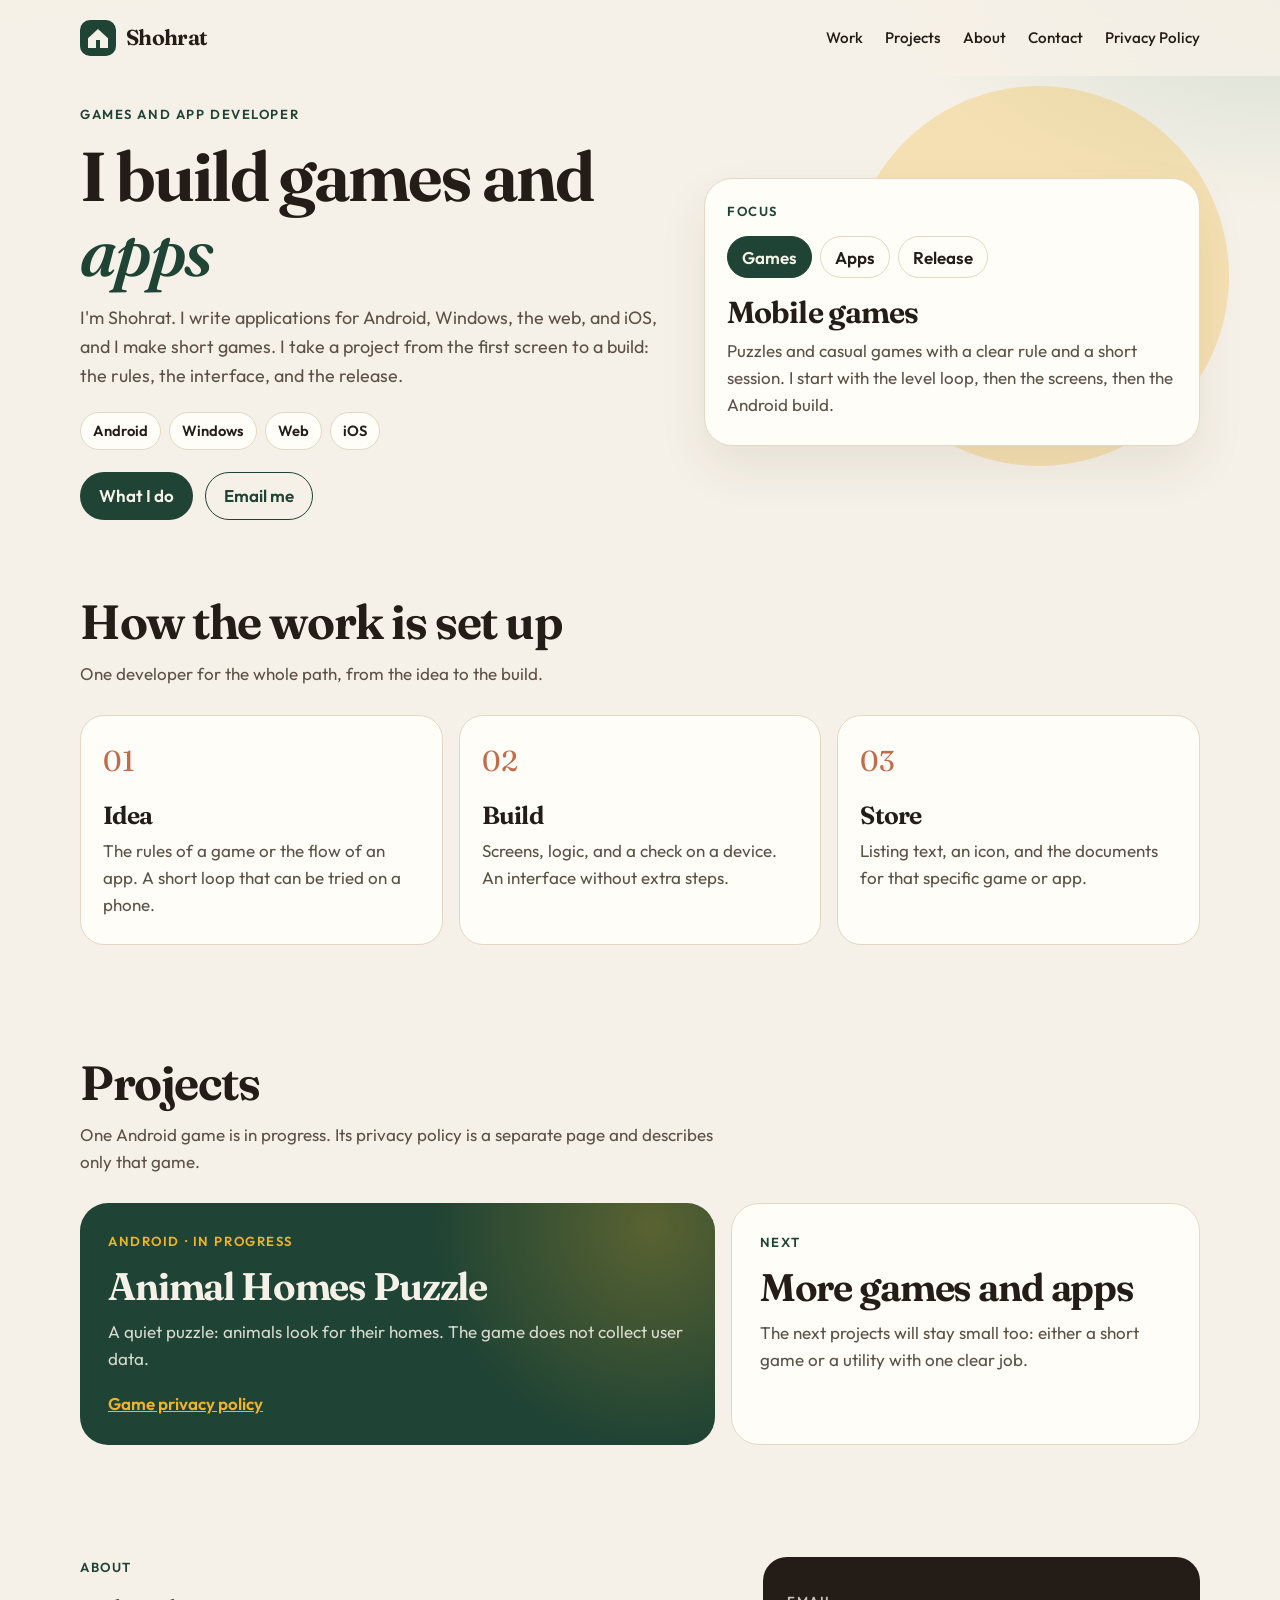
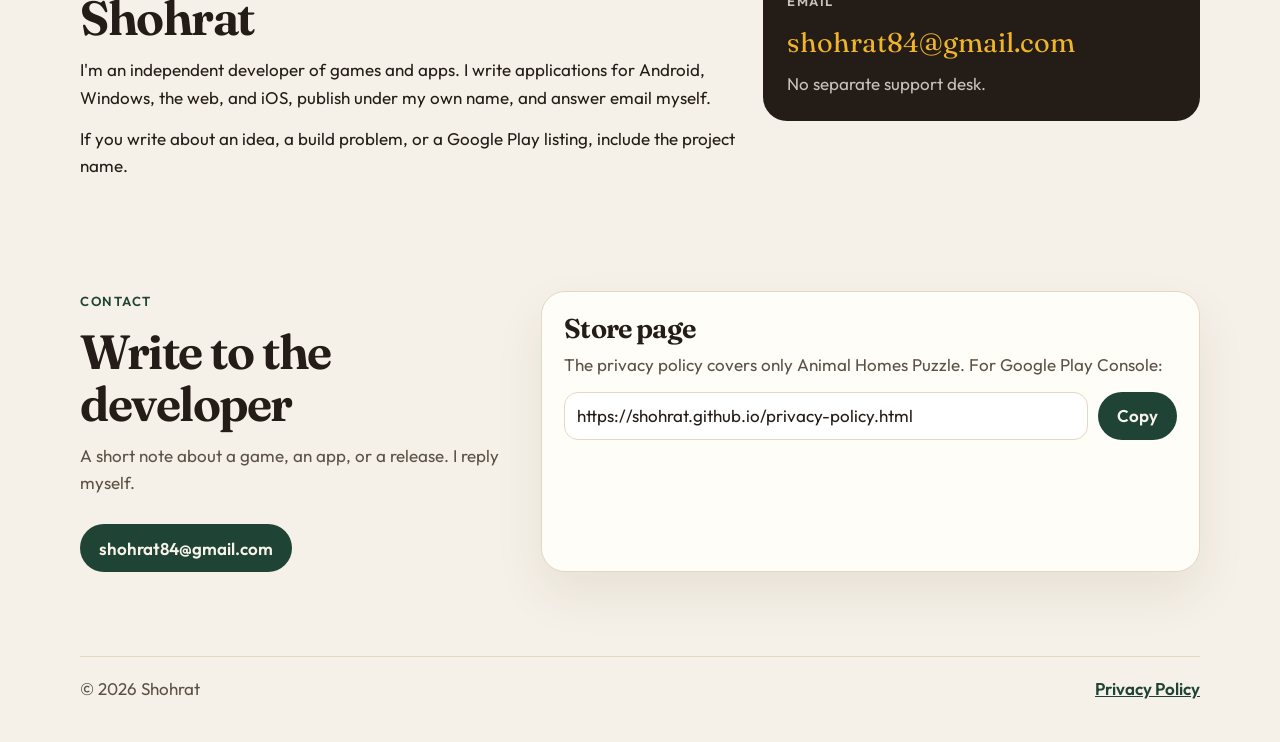
==== commit 6c2958df: "List Android, Windows, web, and iOS on the homepage. State that Shohrat writes applications for thos" ====
--- a/index.html
+++ b/index.html
@@ -4,12 +4,12 @@
   <meta charset="UTF-8">
   <meta name="viewport" content="width=device-width, initial-scale=1">
   <title>Shohrat — games and app developer</title>
-  <meta name="description" content="Shohrat builds mobile games and Android apps, from the first screen through release on Google Play.">
+  <meta name="description" content="Shohrat builds games and writes applications for Android, Windows, the web, and iOS.">
   <meta name="theme-color" content="#f6f1e8">
   <link rel="canonical" href="https://shohrat.github.io/">
   <link rel="icon" href="favicon.svg" type="image/svg+xml">
   <meta property="og:title" content="Shohrat — games and app developer">
-  <meta property="og:description" content="Mobile games and Android apps. Design, build, and release.">
+  <meta property="og:description" content="Games and applications for Android, Windows, the web, and iOS.">
   <meta property="og:type" content="website">
   <meta property="og:url" content="https://shohrat.github.io/">
   <link rel="preconnect" href="https://fonts.googleapis.com">
@@ -47,8 +47,14 @@
       <div class="wrap hero-grid">
         <div>
           <p class="eyebrow">Games and app developer</p>
-          <h1>I build Android games and <em>apps</em></h1>
-          <p class="lede">I'm Shohrat. I take a project from the first screen to a build: the rules, the interface, and the release. I make short games and small apps that are easy to use.</p>
+          <h1>I build games and <em>apps</em></h1>
+          <p class="lede">I'm Shohrat. I write applications for Android, Windows, the web, and iOS, and I make short games. I take a project from the first screen to a build: the rules, the interface, and the release.</p>
+          <ul class="platforms" aria-label="Platforms">
+            <li>Android</li>
+            <li>Windows</li>
+            <li>Web</li>
+            <li>iOS</li>
+          </ul>
           <div class="actions">
             <a class="button button-primary" href="#work">What I do</a>
             <a class="button button-ghost" href="#contact">Email me</a>
@@ -68,7 +74,7 @@
           </div>
           <div class="studio-panel" id="panel-apps" role="tabpanel" aria-labelledby="tab-apps" data-panel-body="apps" hidden>
             <h2>Apps</h2>
-            <p>Small Android apps with a clear path: what a person opens, what they do, and how the task ends.</p>
+            <p>Applications for Android, Windows, the web, and iOS. Each one has a clear path: what a person opens, what they do, and how the task ends.</p>
           </div>
           <div class="studio-panel" id="panel-release" role="tabpanel" aria-labelledby="tab-release" data-panel-body="release" hidden>
             <h2>Store release</h2>
@@ -127,7 +133,7 @@
         <div>
           <p class="eyebrow">About</p>
           <h2>Shohrat</h2>
-          <p>I'm an independent developer of games and apps. I publish under my own name and answer email myself.</p>
+          <p>I'm an independent developer of games and apps. I write applications for Android, Windows, the web, and iOS, publish under my own name, and answer email myself.</p>
           <p>If you write about an idea, a build problem, or a Google Play listing, include the project name.</p>
         </div>
         <aside class="mail-card">
--- a/css/main.css
+++ b/css/main.css
@@ -237,11 +237,29 @@
   font-size: 1.12rem;
 }
 
+.platforms {
+  display: flex;
+  flex-wrap: wrap;
+  gap: 8px;
+  margin: 22px 0 0;
+  padding: 0;
+  list-style: none;
+}
+
+.platforms li {
+  padding: 6px 12px;
+  border-radius: 999px;
+  border: 1px solid var(--line);
+  background: var(--card);
+  font-size: 0.92rem;
+  font-weight: 600;
+}
+
 .actions {
   display: flex;
   flex-wrap: wrap;
   gap: 12px;
-  margin-top: 26px;
+  margin-top: 22px;
 }
 
 .button {
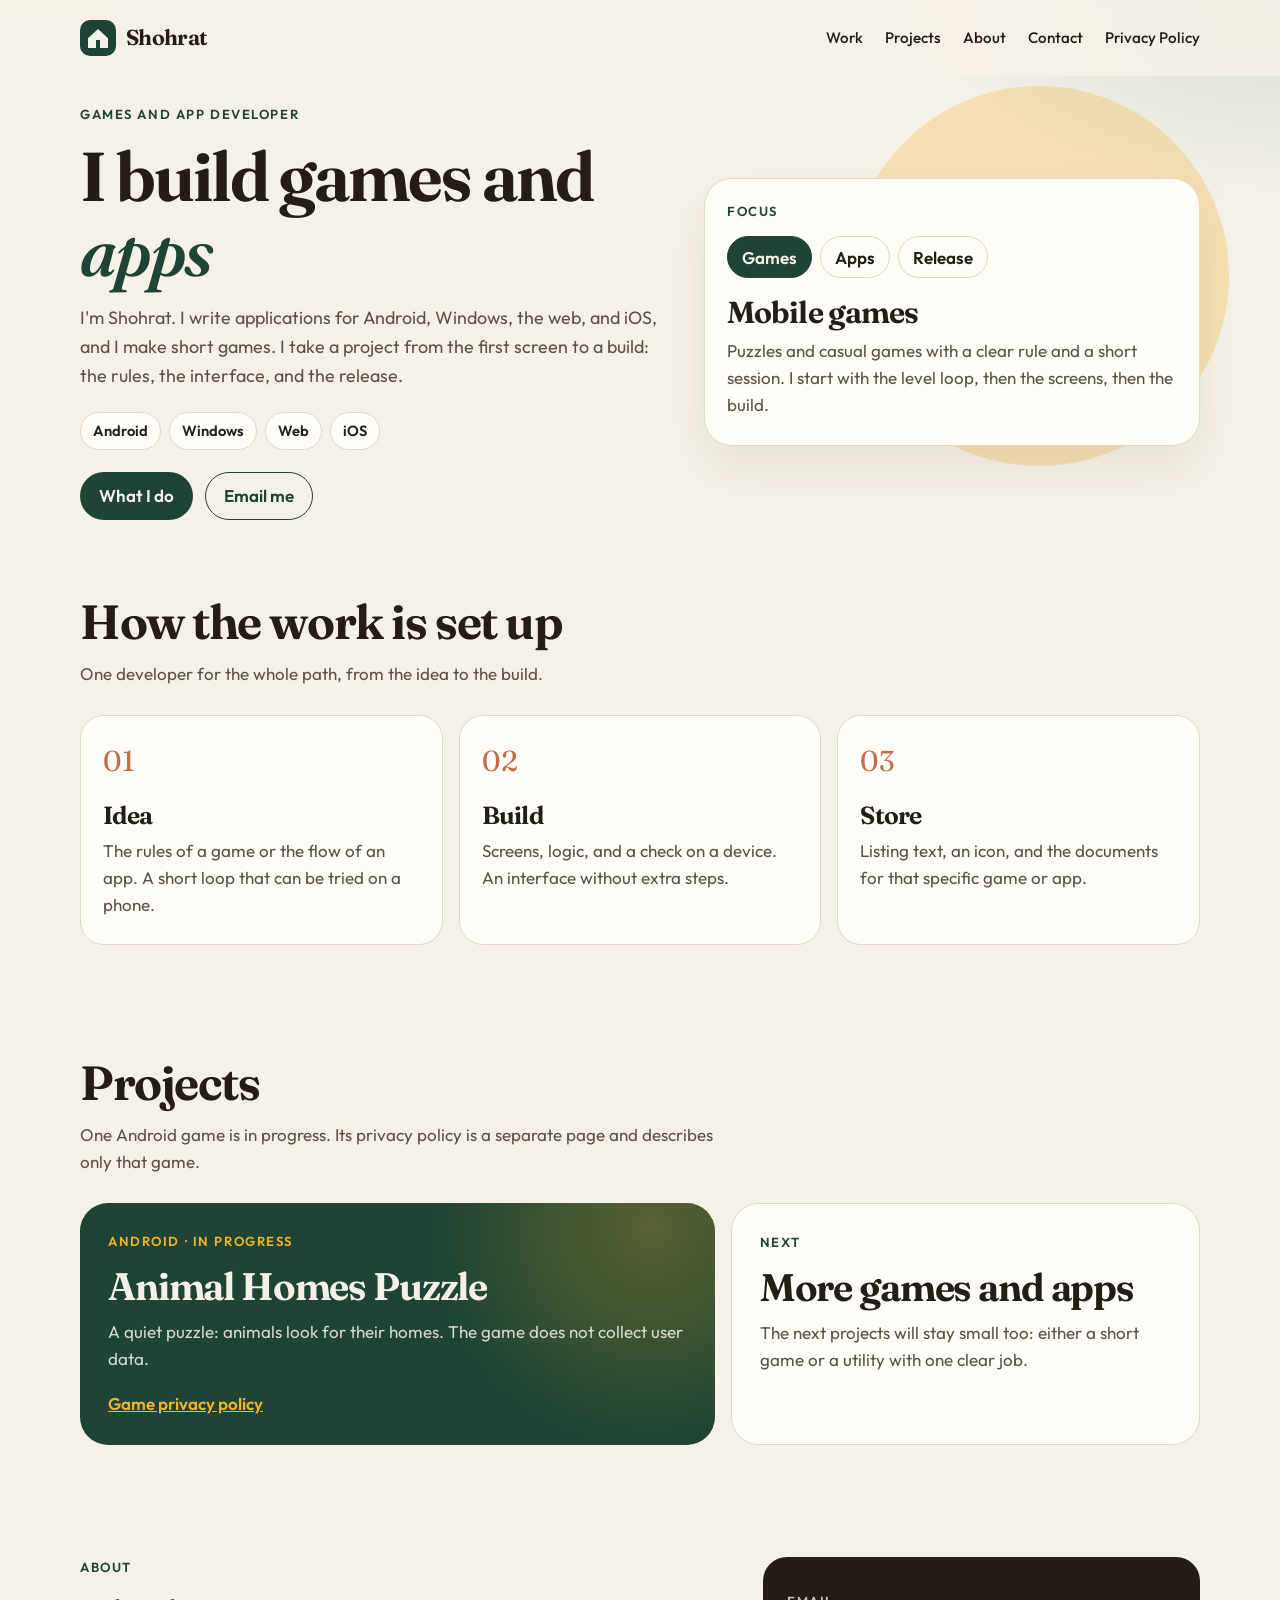
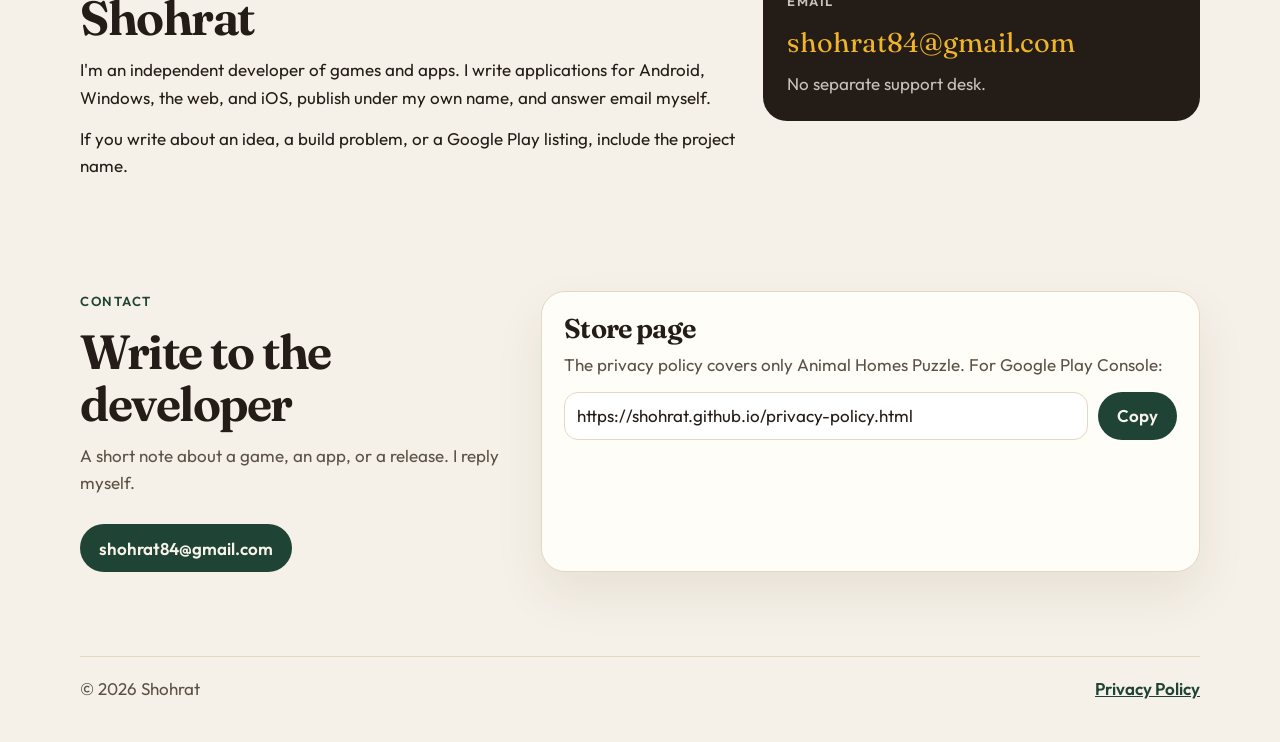
==== commit 57c31558: "Keep game builds from sounding Android-only. The homepage already says applications target Android, " ====
--- a/index.html
+++ b/index.html
@@ -70,7 +70,7 @@
           </div>
           <div class="studio-panel" id="panel-games" role="tabpanel" aria-labelledby="tab-games" data-panel-body="games">
             <h2>Mobile games</h2>
-            <p>Puzzles and casual games with a clear rule and a short session. I start with the level loop, then the screens, then the Android build.</p>
+            <p>Puzzles and casual games with a clear rule and a short session. I start with the level loop, then the screens, then the build.</p>
           </div>
           <div class="studio-panel" id="panel-apps" role="tabpanel" aria-labelledby="tab-apps" data-panel-body="apps" hidden>
             <h2>Apps</h2>
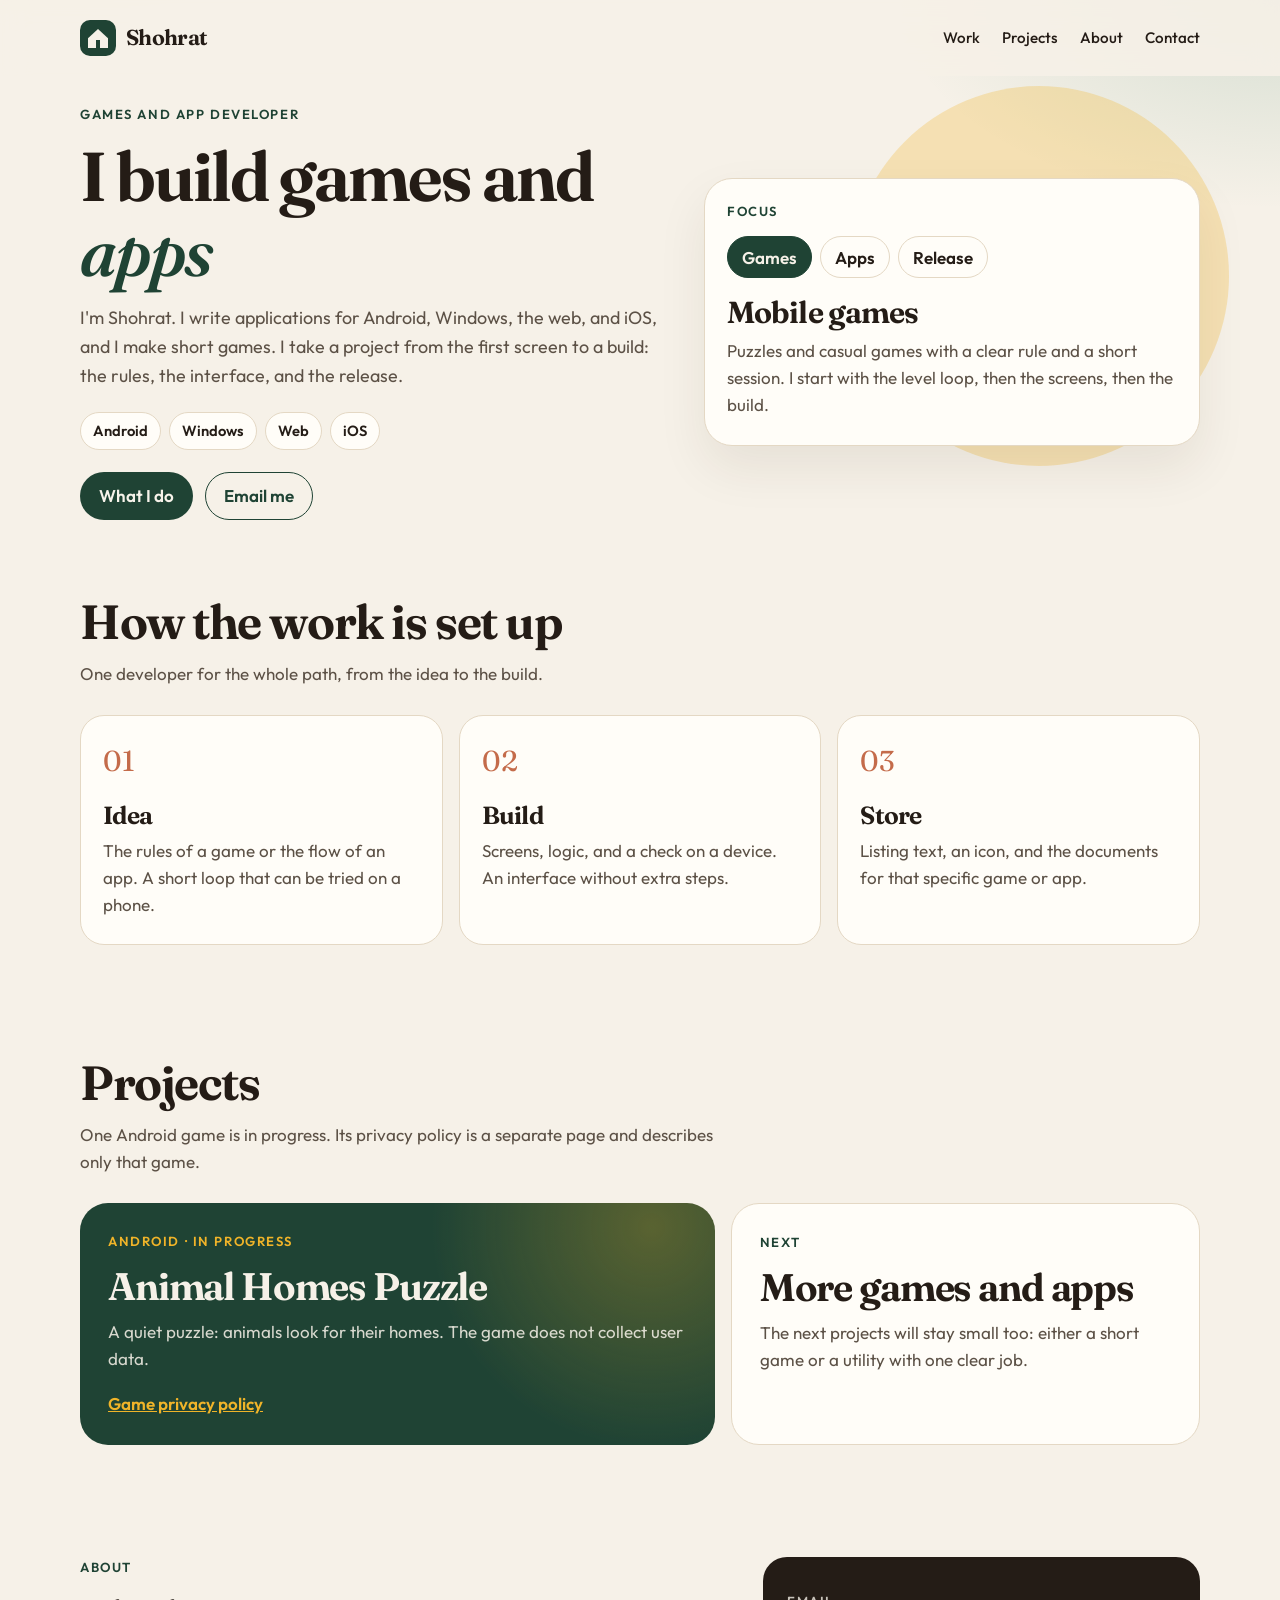
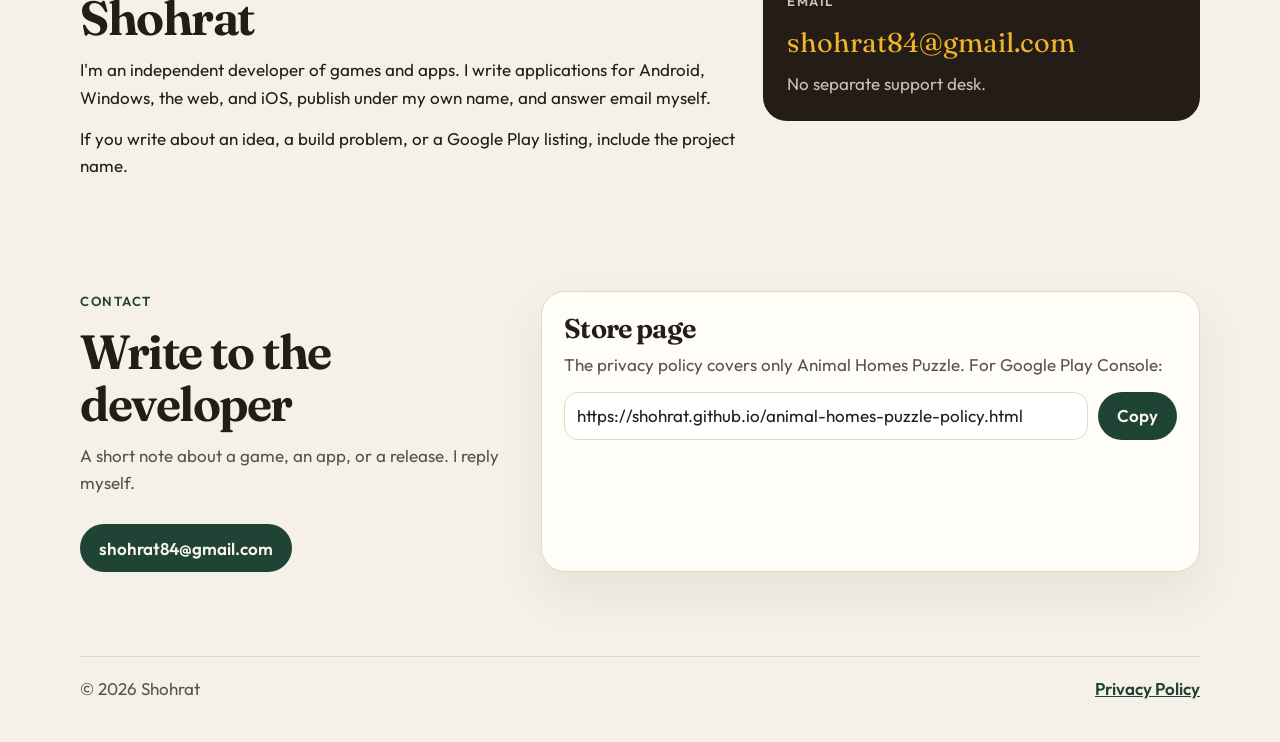
==== commit 862f54f3: "Rename the game privacy policy file. Move it to animal-homes-puzzle-policy.html, drop it from the si" ====
--- a/index.html
+++ b/index.html
@@ -37,7 +37,6 @@
         <a href="#projects">Projects</a>
         <a href="#about">About</a>
         <a href="#contact">Contact</a>
-        <a href="privacy-policy.html">Privacy Policy</a>
       </nav>
     </div>
   </header>
@@ -117,7 +116,7 @@
             <p class="eyebrow">Android · in progress</p>
             <h3>Animal Homes Puzzle</h3>
             <p>A quiet puzzle: animals look for their homes. The game does not collect user data.</p>
-            <a href="privacy-policy.html">Game privacy policy</a>
+            <a href="animal-homes-puzzle-policy.html">Game privacy policy</a>
           </article>
           <article class="note-card">
             <p class="eyebrow">Next</p>
@@ -156,8 +155,8 @@
           <h3>Store page</h3>
           <p>The privacy policy covers only Animal Homes Puzzle. For Google Play Console:</p>
           <div class="url-row">
-            <input id="policy-url" type="text" readonly value="https://shohrat.github.io/privacy-policy.html" aria-label="Privacy policy address for Animal Homes Puzzle">
-            <button class="button button-primary" type="button" data-copy="https://shohrat.github.io/privacy-policy.html">Copy</button>
+            <input id="policy-url" type="text" readonly value="https://shohrat.github.io/animal-homes-puzzle-policy.html" aria-label="Privacy policy address for Animal Homes Puzzle">
+            <button class="button button-primary" type="button" data-copy="https://shohrat.github.io/animal-homes-puzzle-policy.html">Copy</button>
           </div>
         </div>
       </div>
@@ -167,7 +166,7 @@
   <footer class="site-footer">
     <div class="wrap footer-inner">
       <p>© 2026 Shohrat</p>
-      <a href="privacy-policy.html">Privacy Policy</a>
+      <a href="animal-homes-puzzle-policy.html">Privacy Policy</a>
     </div>
   </footer>
   <script src="js/custom.js"></script>
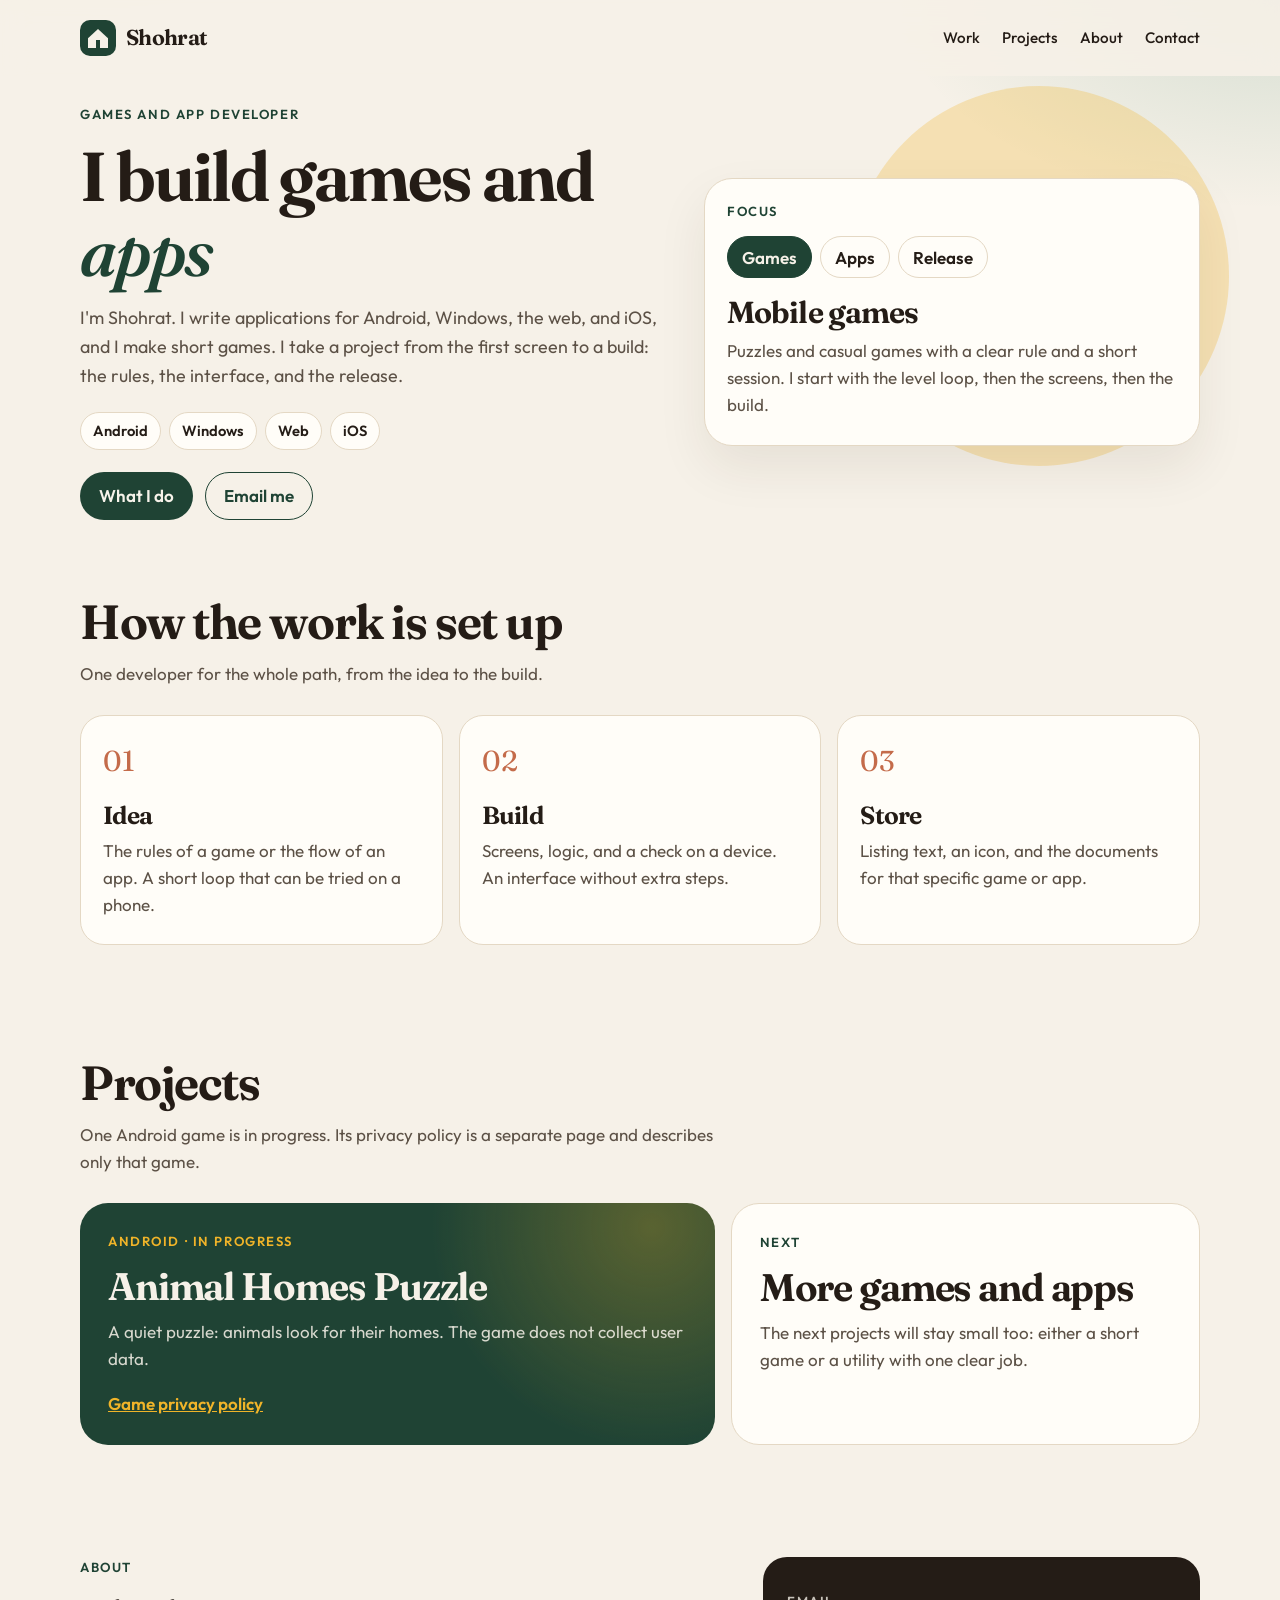
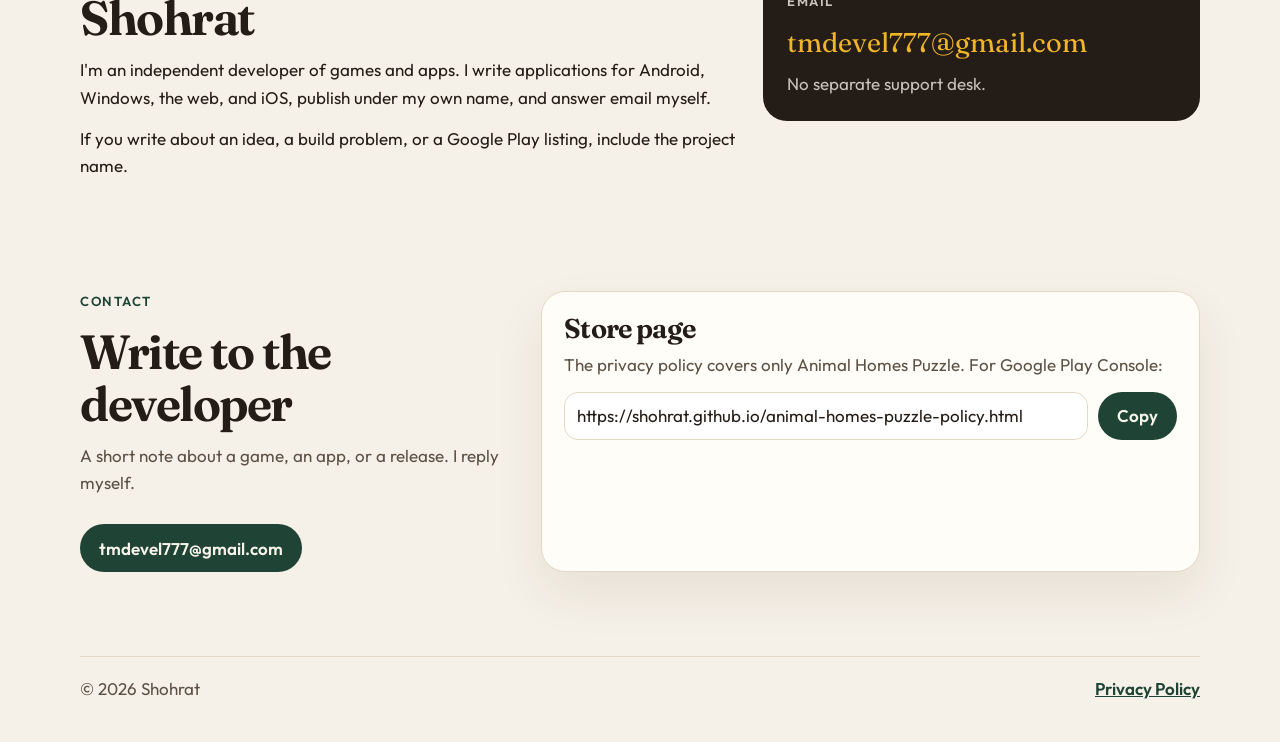
==== commit 4b7ba0e2: "Update the contact email on every page. Use tmdevel777@gmail.com on the homepage and in the Animal H" ====
--- a/index.html
+++ b/index.html
@@ -137,7 +137,7 @@
         </div>
         <aside class="mail-card">
           <p class="eyebrow">Email</p>
-          <a href="mailto:shohrat84@gmail.com">shohrat84@gmail.com</a>
+          <a href="mailto:tmdevel777@gmail.com">tmdevel777@gmail.com</a>
           <p>No separate support desk.</p>
         </aside>
       </div>
@@ -149,7 +149,7 @@
           <p class="eyebrow">Contact</p>
           <h2>Write to the developer</h2>
           <p class="section-intro">A short note about a game, an app, or a release. I reply myself.</p>
-          <a class="button button-primary" href="mailto:shohrat84@gmail.com">shohrat84@gmail.com</a>
+          <a class="button button-primary" href="mailto:tmdevel777@gmail.com">tmdevel777@gmail.com</a>
         </div>
         <div class="policy-box">
           <h3>Store page</h3>
